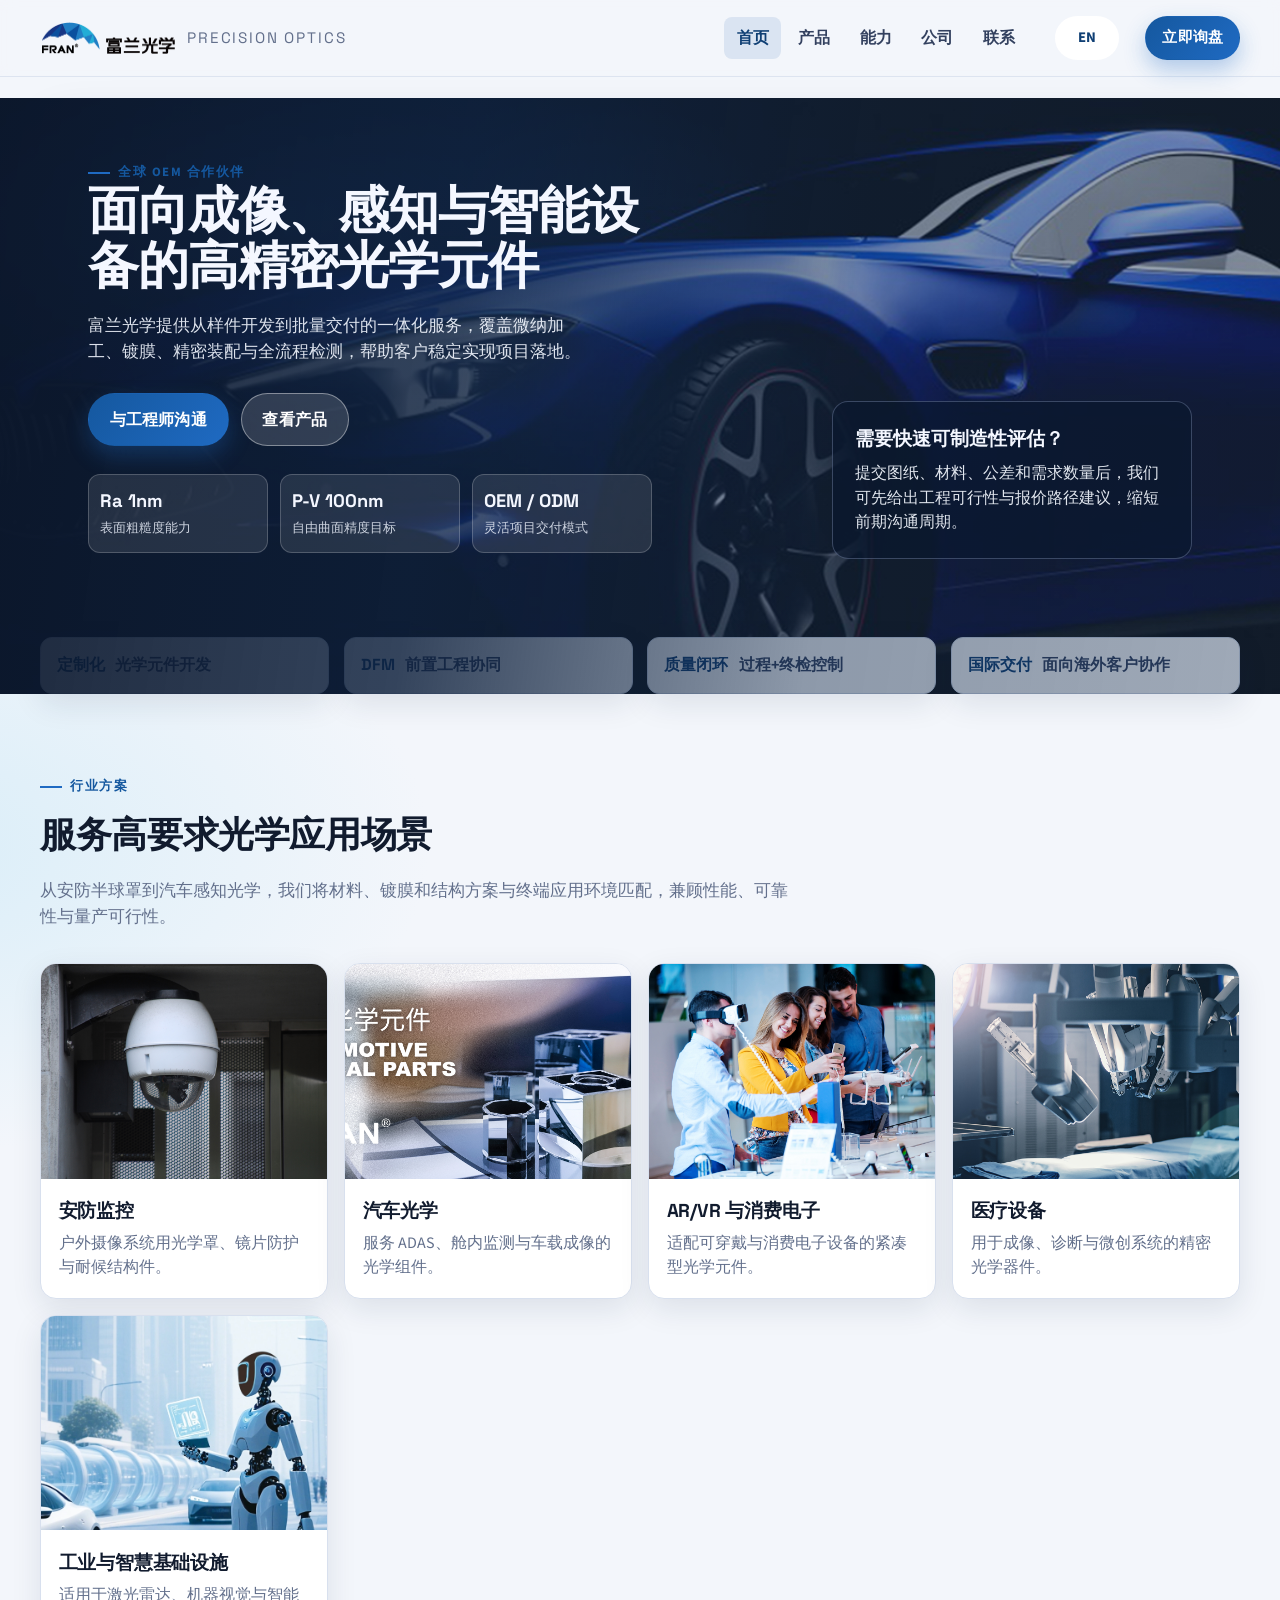
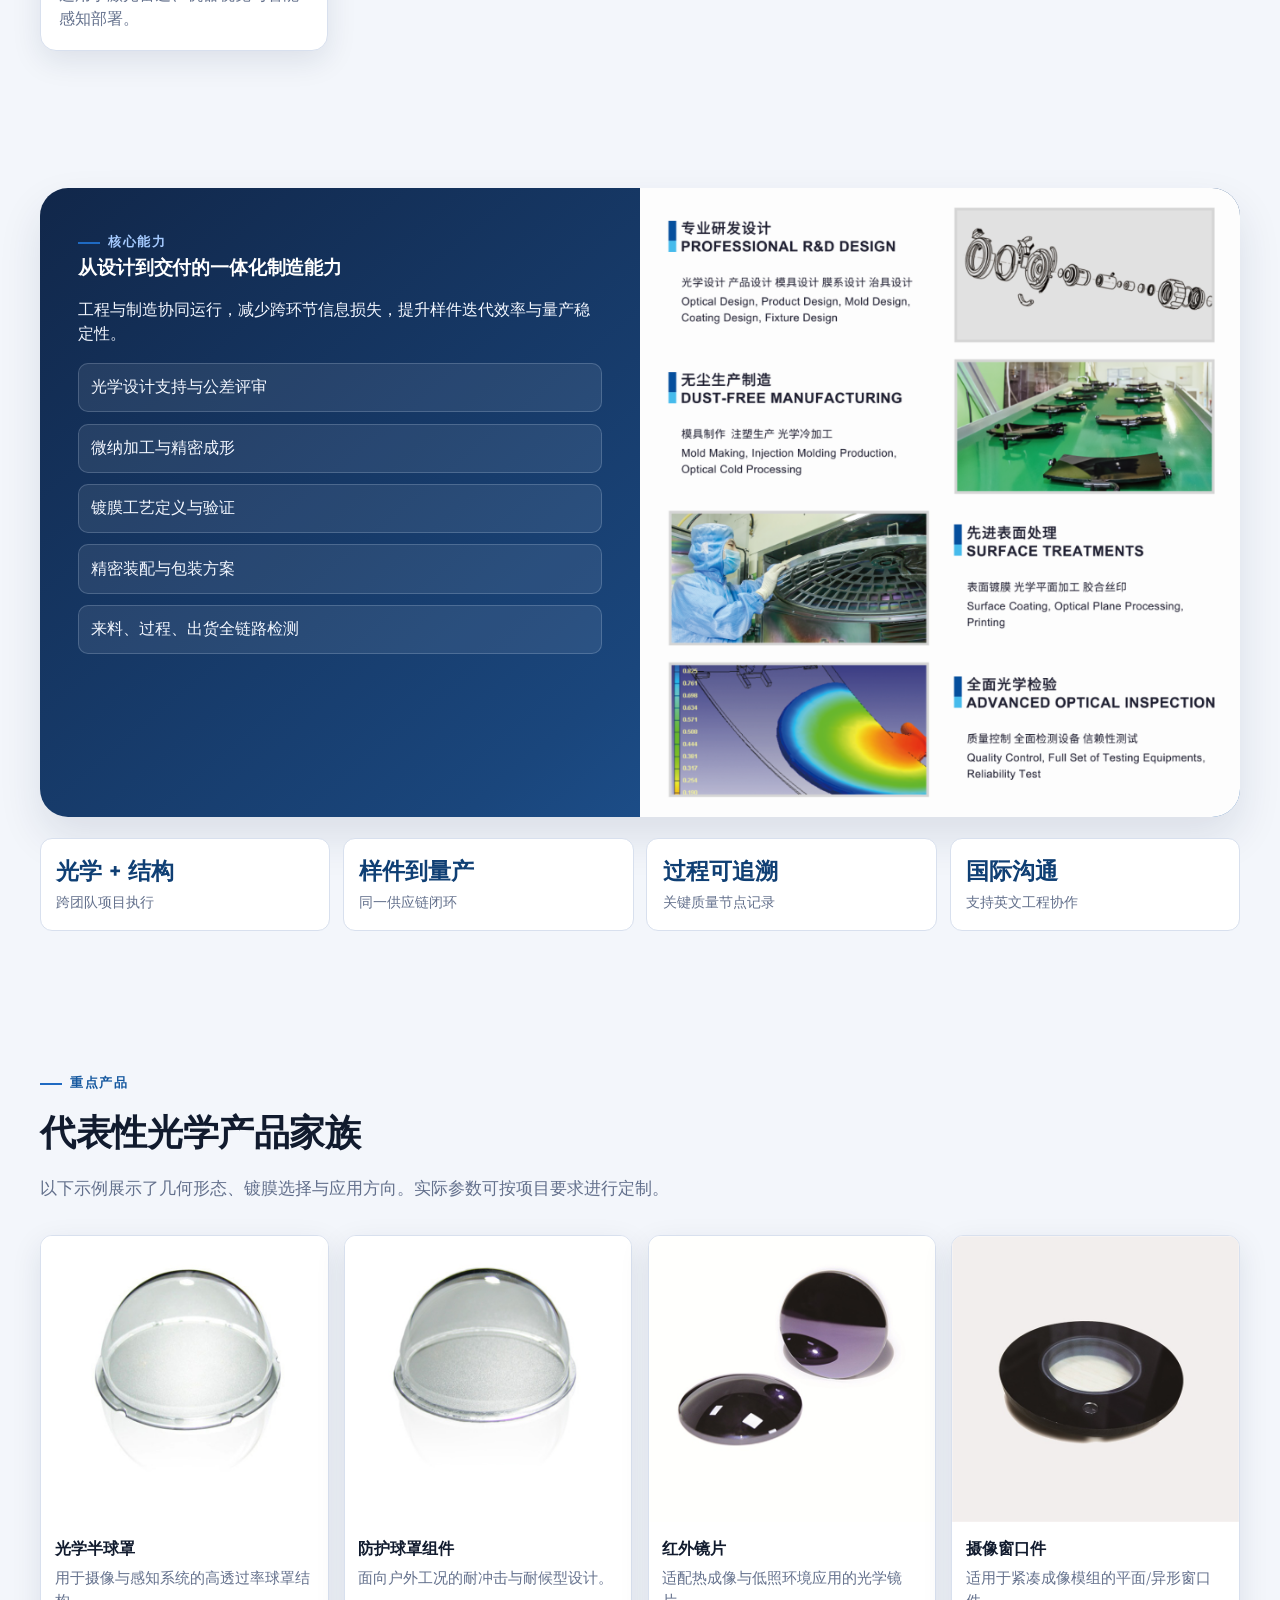
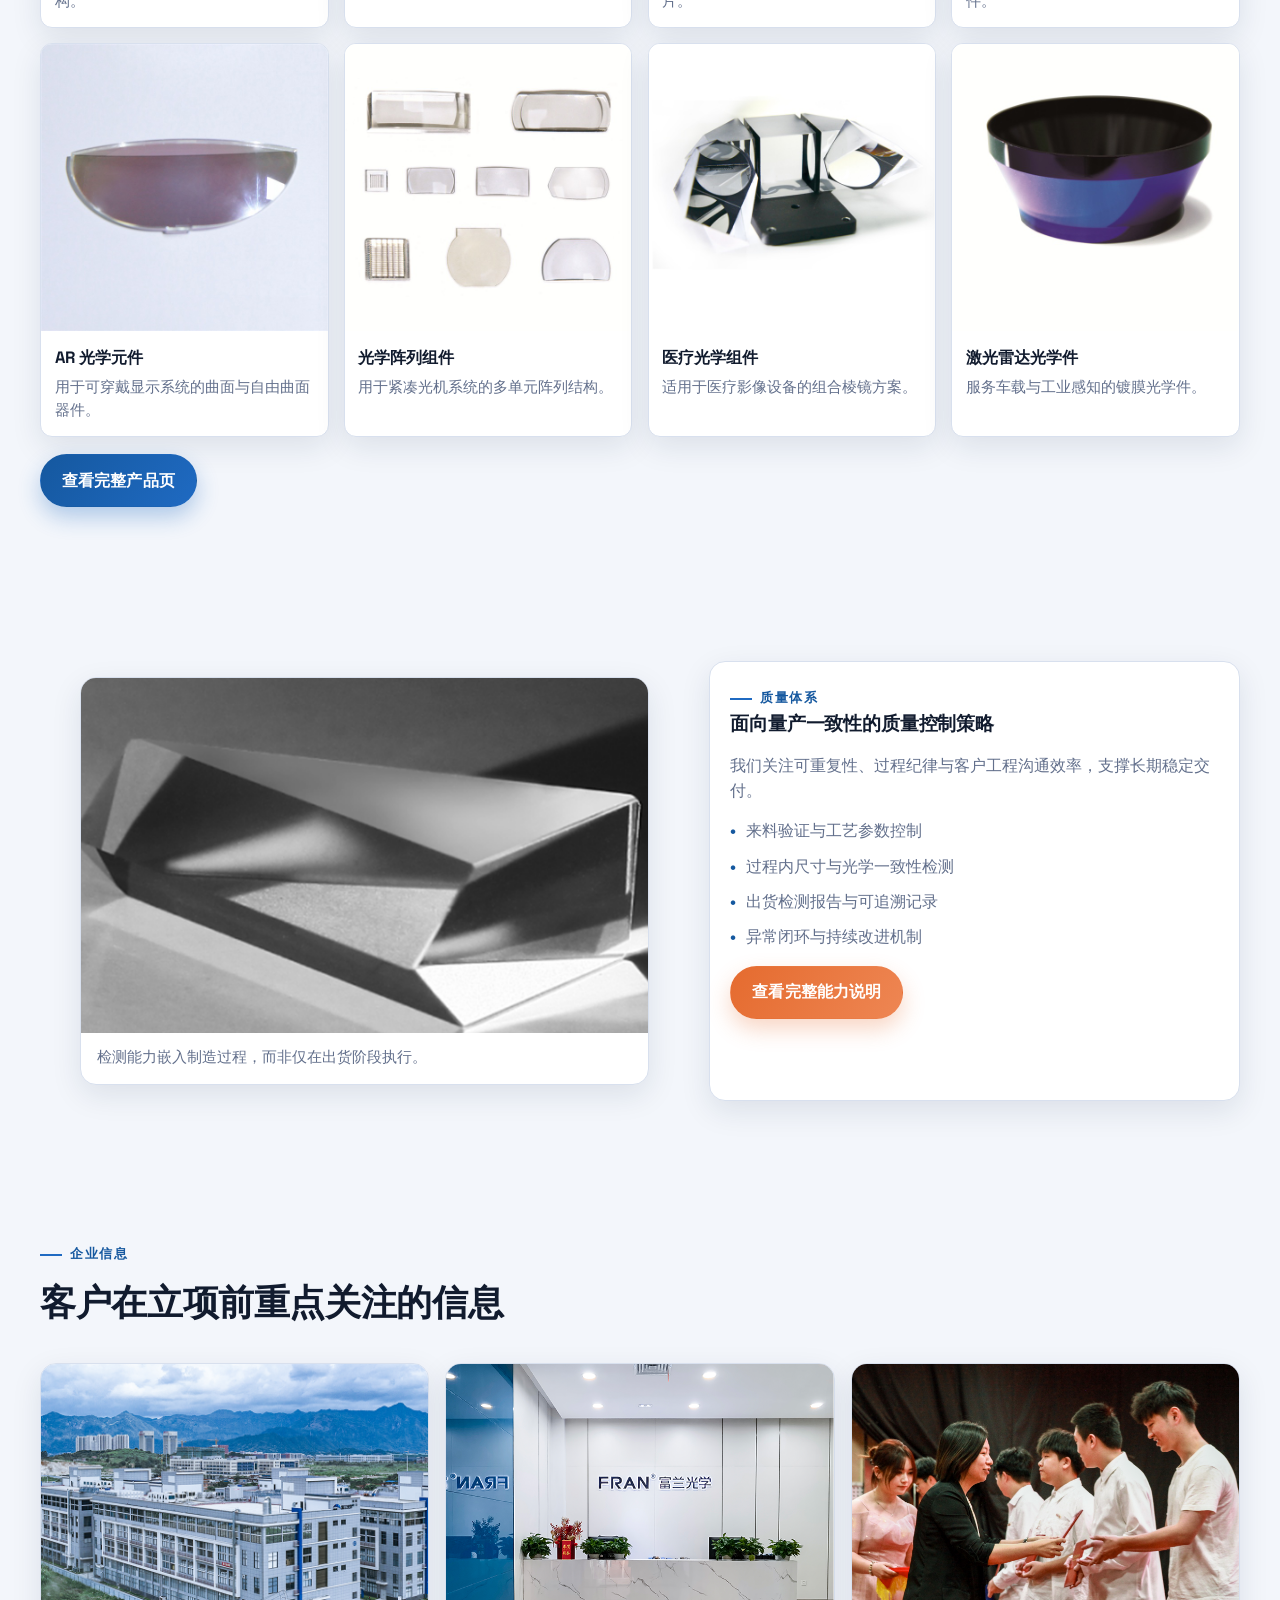
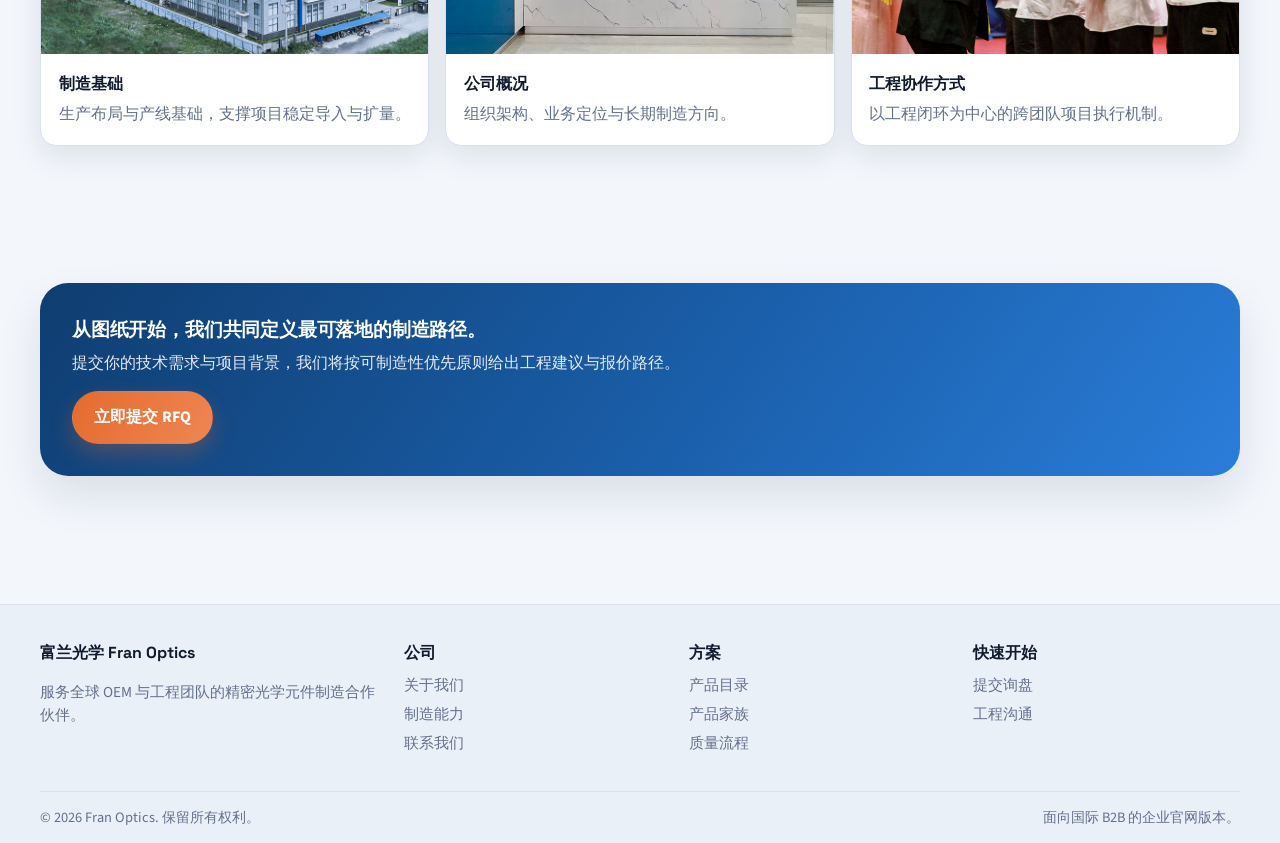
==== web/site-redesign/zh/index.html @ 5c7a18d8 "feat(web): fran optics redesign baseline (version1)" ====
<!doctype html>
<html lang="zh-CN">
<head>
  <meta charset="utf-8">
  <meta name="viewport" content="width=device-width, initial-scale=1">
  <title>富兰光学 | 精密光学元件制造商</title>
  <meta name="description" content="富兰光学专注于高精密光学元件研发与制造，服务汽车、安防、AR/VR、工业与医疗等应用场景。">
  <link rel="icon" href="../assets/media/favicon.ico">
  <link rel="stylesheet" href="../assets/css/styles.css">
</head>
<body>
  <div class="page-shell">
    <header class="site-header">
      <div class="container nav-wrap">
        <a href="index.html" class="brand" aria-label="富兰光学首页">
          <img src="../assets/media/logo-fran.png" alt="Fran Optics" class="brand-logo">
          <span class="brand-mark">Precision Optics</span>
        </a>
        <button class="nav-toggle" aria-label="打开导航" aria-expanded="false" aria-controls="site-nav">☰</button>
        <nav class="site-nav" id="site-nav">
          <a href="index.html" data-nav="home">首页</a>
          <a href="products.html" data-nav="products">产品</a>
          <a href="capabilities.html" data-nav="capabilities">能力</a>
          <a href="about.html" data-nav="about">公司</a>
          <a href="contact.html" data-nav="contact">联系</a>
        </nav>
        <a href="../index.html" class="btn btn-sm lang-switch" aria-label="Switch to English">EN</a>
        <a href="contact.html" class="btn btn-sm btn-primary desktop-cta">立即询盘</a>
      </div>
    </header>

    <main>
      <section class="hero">
        <div class="container">
          <div class="hero-block">
            <img src="../assets/media/hero-automotive.jpg" alt="汽车光学应用" class="hero-media">
            <div class="hero-overlay"></div>
            <div class="hero-panel reveal">
              <span class="eyebrow">全球 OEM 合作伙伴</span>
              <h1>面向成像、感知与智能设备的高精密光学元件</h1>
              <p>富兰光学提供从样件开发到批量交付的一体化服务，覆盖微纳加工、镀膜、精密装配与全流程检测，帮助客户稳定实现项目落地。</p>
              <div class="hero-actions">
                <a href="contact.html" class="btn btn-md btn-primary">与工程师沟通</a>
                <a href="products.html" class="btn btn-md btn-ghost">查看产品</a>
              </div>
              <div class="hero-kpis">
                <div><strong>Ra 1nm</strong><span>表面粗糙度能力</span></div>
                <div><strong>P-V 100nm</strong><span>自由曲面精度目标</span></div>
                <div><strong>OEM / ODM</strong><span>灵活项目交付模式</span></div>
              </div>
            </div>
            <div class="hero-aside reveal" data-stagger="1">
              <div class="hero-card">
                <h3>需要快速可制造性评估？</h3>
                <p>提交图纸、材料、公差和需求数量后，我们可先给出工程可行性与报价路径建议，缩短前期沟通周期。</p>
              </div>
            </div>
          </div>

          <div class="trust-strip">
            <div class="trust-pill reveal"><b>定制化</b> 光学元件开发</div>
            <div class="trust-pill reveal" data-stagger="1"><b>DFM</b> 前置工程协同</div>
            <div class="trust-pill reveal" data-stagger="2"><b>质量闭环</b> 过程+终检控制</div>
            <div class="trust-pill reveal" data-stagger="3"><b>国际交付</b> 面向海外客户协作</div>
          </div>
        </div>
      </section>

      <section class="section">
        <div class="container">
          <div class="section-head reveal">
            <span class="eyebrow">行业方案</span>
            <h2>服务高要求光学应用场景</h2>
            <p class="section-copy">从安防半球罩到汽车感知光学，我们将材料、镀膜和结构方案与终端应用环境匹配，兼顾性能、可靠性与量产可行性。</p>
          </div>

          <div class="cards-grid grid-4">
            <article class="card reveal">
              <div class="card-media"><img src="../assets/media/industry-security.jpg" alt="安防应用"></div>
              <div class="card-body"><h3>安防监控</h3><p>户外摄像系统用光学罩、镜片防护与耐候结构件。</p></div>
            </article>
            <article class="card reveal" data-stagger="1">
              <div class="card-media"><img src="../assets/media/hero-optics.jpg" alt="汽车光学"></div>
              <div class="card-body"><h3>汽车光学</h3><p>服务 ADAS、舱内监测与车载成像的光学组件。</p></div>
            </article>
            <article class="card reveal" data-stagger="2">
              <div class="card-media"><img src="../assets/media/industry-consumer.jpg" alt="消费电子场景"></div>
              <div class="card-body"><h3>AR/VR 与消费电子</h3><p>适配可穿戴与消费电子设备的紧凑型光学元件。</p></div>
            </article>
            <article class="card reveal" data-stagger="3">
              <div class="card-media"><img src="../assets/media/industry-medical.jpg" alt="医疗设备场景"></div>
              <div class="card-body"><h3>医疗设备</h3><p>用于成像、诊断与微创系统的精密光学器件。</p></div>
            </article>
            <article class="card reveal" data-stagger="4">
              <div class="card-media"><img src="../assets/media/industry-smartcity.png" alt="智能城市场景"></div>
              <div class="card-body"><h3>工业与智慧基础设施</h3><p>适用于激光雷达、机器视觉与智能感知部署。</p></div>
            </article>
          </div>
        </div>
      </section>

      <section class="section section-tight">
        <div class="container">
          <div class="capability-panel reveal">
            <div class="capability-layout">
              <div class="capability-copy">
                <span class="eyebrow" style="color:#a6cbff">核心能力</span>
                <h3>从设计到交付的一体化制造能力</h3>
                <p>工程与制造协同运行，减少跨环节信息损失，提升样件迭代效率与量产稳定性。</p>
                <ul class="capability-list">
                  <li>光学设计支持与公差评审</li>
                  <li>微纳加工与精密成形</li>
                  <li>镀膜工艺定义与验证</li>
                  <li>精密装配与包装方案</li>
                  <li>来料、过程、出货全链路检测</li>
                </ul>
              </div>
              <div class="capability-visual">
                <img src="../assets/media/capability-process.png" alt="生产流程图">
              </div>
            </div>
          </div>

          <div class="kpi-grid">
            <div class="kpi-item reveal"><strong>光学 + 结构</strong><span>跨团队项目执行</span></div>
            <div class="kpi-item reveal" data-stagger="1"><strong>样件到量产</strong><span>同一供应链闭环</span></div>
            <div class="kpi-item reveal" data-stagger="2"><strong>过程可追溯</strong><span>关键质量节点记录</span></div>
            <div class="kpi-item reveal" data-stagger="3"><strong>国际沟通</strong><span>支持英文工程协作</span></div>
          </div>
        </div>
      </section>

      <section class="section">
        <div class="container">
          <div class="section-head reveal">
            <span class="eyebrow">重点产品</span>
            <h2>代表性光学产品家族</h2>
            <p class="section-copy">以下示例展示了几何形态、镀膜选择与应用方向。实际参数可按项目要求进行定制。</p>
          </div>

          <div class="product-grid">
            <article class="product-card reveal">
              <img src="../assets/media/product-dome-cover.jpg" alt="光学半球罩">
              <div class="meta"><h4>光学半球罩</h4><p>用于摄像与感知系统的高透过率球罩结构。</p></div>
            </article>
            <article class="product-card reveal" data-stagger="1">
              <img src="../assets/media/product-protective-dome.jpg" alt="防护半球罩">
              <div class="meta"><h4>防护球罩组件</h4><p>面向户外工况的耐冲击与耐候型设计。</p></div>
            </article>
            <article class="product-card reveal" data-stagger="2">
              <img src="../assets/media/product-infrared-lens.jpg" alt="红外镜片">
              <div class="meta"><h4>红外镜片</h4><p>适配热成像与低照环境应用的光学镜片。</p></div>
            </article>
            <article class="product-card reveal" data-stagger="3">
              <img src="../assets/media/product-camera-window.jpg" alt="摄像窗口件">
              <div class="meta"><h4>摄像窗口件</h4><p>适用于紧凑成像模组的平面/异形窗口件。</p></div>
            </article>
            <article class="product-card reveal">
              <img src="../assets/media/product-ar-waveguide.jpg" alt="AR 光学元件">
              <div class="meta"><h4>AR 光学元件</h4><p>用于可穿戴显示系统的曲面与自由曲面器件。</p></div>
            </article>
            <article class="product-card reveal" data-stagger="1">
              <img src="../assets/media/product-ar-lens-array.jpg" alt="光学阵列">
              <div class="meta"><h4>光学阵列组件</h4><p>用于紧凑光机系统的多单元阵列结构。</p></div>
            </article>
            <article class="product-card reveal" data-stagger="2">
              <img src="../assets/media/product-medical-prism.jpg" alt="医疗棱镜组件">
              <div class="meta"><h4>医疗光学组件</h4><p>适用于医疗影像设备的组合棱镜方案。</p></div>
            </article>
            <article class="product-card reveal" data-stagger="3">
              <img src="../assets/media/product-lidar-dome.jpg" alt="雷达光学组件">
              <div class="meta"><h4>激光雷达光学件</h4><p>服务车载与工业感知的镀膜光学件。</p></div>
            </article>
          </div>

          <p style="margin-top:1.1rem" class="reveal"><a class="btn btn-md btn-primary" href="products.html">查看完整产品页</a></p>
        </div>
      </section>

      <section class="section section-tight">
        <div class="container split">
          <figure class="figure reveal">
            <img src="../assets/media/capability-inspection.png" alt="检测流程">
            <figcaption>检测能力嵌入制造过程，而非仅在出货阶段执行。</figcaption>
          </figure>
          <div class="panel reveal" data-stagger="1">
            <span class="eyebrow">质量体系</span>
            <h3>面向量产一致性的质量控制策略</h3>
            <p>我们关注可重复性、过程纪律与客户工程沟通效率，支撑长期稳定交付。</p>
            <ul class="clean-list">
              <li>来料验证与工艺参数控制</li>
              <li>过程内尺寸与光学一致性检测</li>
              <li>出货检测报告与可追溯记录</li>
              <li>异常闭环与持续改进机制</li>
            </ul>
            <p style="margin-top:1rem"><a href="capabilities.html" class="btn btn-md btn-secondary">查看完整能力说明</a></p>
          </div>
        </div>
      </section>

      <section class="section">
        <div class="container">
          <div class="section-head reveal">
            <span class="eyebrow">企业信息</span>
            <h2>客户在立项前重点关注的信息</h2>
          </div>
          <div class="cards-grid grid-3">
            <article class="card reveal">
              <div class="card-media"><img src="../assets/media/about-campus.jpg" alt="园区概览"></div>
              <div class="card-body"><h4>制造基础</h4><p>生产布局与产线基础，支撑项目稳定导入与扩量。</p></div>
            </article>
            <article class="card reveal" data-stagger="1">
              <div class="card-media"><img src="../assets/media/about-lobby.png" alt="公司前台"></div>
              <div class="card-body"><h4>公司概况</h4><p>组织架构、业务定位与长期制造方向。</p></div>
            </article>
            <article class="card reveal" data-stagger="2">
              <div class="card-media"><img src="../assets/media/team-culture.jpg" alt="团队文化"></div>
              <div class="card-body"><h4>工程协作方式</h4><p>以工程闭环为中心的跨团队项目执行机制。</p></div>
            </article>
          </div>
        </div>
      </section>

      <section class="section section-tight">
        <div class="container">
          <div class="cta-band reveal">
            <h3>从图纸开始，我们共同定义最可落地的制造路径。</h3>
            <p>提交你的技术需求与项目背景，我们将按可制造性优先原则给出工程建议与报价路径。</p>
            <a href="contact.html" class="btn btn-md btn-secondary">立即提交 RFQ</a>
          </div>
        </div>
      </section>
    </main>

    <footer class="footer">
      <div class="container footer-grid">
        <div>
          <h4>富兰光学 Fran Optics</h4>
          <p>服务全球 OEM 与工程团队的精密光学元件制造合作伙伴。</p>
        </div>
        <div>
          <h4>公司</h4>
          <ul>
            <li><a href="about.html">关于我们</a></li>
            <li><a href="capabilities.html">制造能力</a></li>
            <li><a href="contact.html">联系我们</a></li>
          </ul>
        </div>
        <div>
          <h4>方案</h4>
          <ul>
            <li><a href="products.html">产品目录</a></li>
            <li><a href="products.html#families">产品家族</a></li>
            <li><a href="capabilities.html#quality">质量流程</a></li>
          </ul>
        </div>
        <div>
          <h4>快速开始</h4>
          <ul>
            <li><a href="contact.html">提交询盘</a></li>
            <li><a href="contact.html">工程沟通</a></li>
          </ul>
        </div>
      </div>
      <div class="container footer-bottom">
        <span>© <span data-current-year></span> Fran Optics. 保留所有权利。</span>
        <span>面向国际 B2B 的企业官网版本。</span>
      </div>
    </footer>
  </div>

  <script src="../assets/js/main.js"></script>
</body>
</html>
---- web/site-redesign/assets/css/styles.css ----
@import url('https://fonts.googleapis.com/css2?family=Space+Grotesk:wght@500;600;700&family=Source+Sans+3:wght@400;500;600;700&display=swap');

:root {
  --bg: #f3f6fb;
  --surface: #ffffff;
  --surface-alt: #eef3fa;
  --ink-900: #111b2e;
  --ink-700: #33415f;
  --ink-500: #63708c;
  --line: #d8e0ee;
  --brand-700: #0f3f74;
  --brand-600: #15589f;
  --brand-500: #1f6ac2;
  --accent-500: #e56b2f;
  --accent-400: #ee8653;
  --success-500: #1f8254;
  --radius-sm: 10px;
  --radius-md: 16px;
  --radius-lg: 28px;
  --shadow-soft: 0 10px 30px rgba(18, 38, 72, 0.1);
  --shadow-card: 0 20px 44px rgba(16, 38, 77, 0.11);
  --font-display: 'Space Grotesk', 'Avenir Next', 'Segoe UI', sans-serif;
  --font-body: 'Source Sans 3', 'Helvetica Neue', sans-serif;
  --container: min(1200px, calc(100% - 3rem));
}

* {
  box-sizing: border-box;
}

html {
  scroll-behavior: smooth;
}

body {
  margin: 0;
  font-family: var(--font-body);
  color: var(--ink-700);
  background:
    radial-gradient(1200px 500px at 100% -10%, #dbe9ff 0%, transparent 60%),
    radial-gradient(900px 500px at -10% 15%, #d8edf8 0%, transparent 62%),
    var(--bg);
  line-height: 1.55;
}

a {
  color: inherit;
  text-decoration: none;
}

img {
  max-width: 100%;
  display: block;
}

.container {
  width: var(--container);
  margin: 0 auto;
}

.page-shell {
  min-height: 100svh;
  display: flex;
  flex-direction: column;
}

.site-header {
  position: sticky;
  top: 0;
  z-index: 20;
  backdrop-filter: blur(8px);
  background: rgba(243, 246, 251, 0.82);
  border-bottom: 1px solid rgba(216, 224, 238, 0.8);
}

.nav-wrap {
  display: flex;
  align-items: center;
  gap: 1.25rem;
  min-height: 76px;
}

.brand {
  display: inline-flex;
  align-items: center;
  gap: 0.7rem;
  min-width: 190px;
}

.brand-logo {
  width: 136px;
  height: auto;
}

.brand-mark {
  font-family: var(--font-display);
  font-size: 0.95rem;
  letter-spacing: 0.12em;
  text-transform: uppercase;
  color: var(--ink-500);
}

.site-nav {
  display: flex;
  align-items: center;
  gap: 0.25rem;
  margin-left: auto;
}

.site-nav a {
  font-weight: 600;
  color: var(--ink-700);
  padding: 0.55rem 0.8rem;
  border-radius: 8px;
  transition: color 0.2s ease, background-color 0.2s ease;
}

.site-nav a:hover {
  color: var(--brand-600);
  background: rgba(21, 88, 159, 0.08);
}

.site-nav a.is-active {
  color: var(--brand-700);
  background: rgba(21, 88, 159, 0.11);
}

.nav-toggle {
  display: none;
  margin-left: auto;
  background: transparent;
  border: 1px solid var(--line);
  width: 44px;
  height: 44px;
  border-radius: 10px;
  align-items: center;
  justify-content: center;
  color: var(--ink-700);
}

.desktop-cta {
  margin-left: 0.4rem;
}

.lang-switch {
  margin-left: 0.45rem;
  min-width: 64px;
  border: 1px solid var(--line);
  background: var(--surface);
  color: var(--brand-700);
  box-shadow: none;
}

.lang-switch:hover {
  color: #fff;
  background: var(--brand-600);
  border-color: var(--brand-600);
}

.btn {
  display: inline-flex;
  align-items: center;
  justify-content: center;
  gap: 0.45rem;
  border-radius: 999px;
  border: 1px solid transparent;
  cursor: pointer;
  font-family: var(--font-body);
  font-weight: 700;
  letter-spacing: 0.01em;
  transition: transform 0.2s ease, box-shadow 0.2s ease, background-color 0.2s ease;
}

.btn:hover {
  transform: translateY(-2px);
}

.btn-sm {
  font-size: 0.92rem;
  padding: 0.62rem 1rem;
}

.btn-md {
  font-size: 1rem;
  padding: 0.82rem 1.3rem;
}

.btn-primary {
  background: linear-gradient(128deg, var(--brand-600), var(--brand-500));
  color: #fff;
  box-shadow: 0 10px 22px rgba(31, 106, 194, 0.32);
}

.btn-secondary {
  background: linear-gradient(120deg, var(--accent-500), var(--accent-400));
  color: #fff;
  box-shadow: 0 10px 22px rgba(229, 107, 47, 0.28);
}

.btn-ghost {
  background: rgba(255, 255, 255, 0.15);
  border-color: rgba(255, 255, 255, 0.4);
  color: #fff;
}

main {
  flex: 1;
}

.hero {
  position: relative;
  margin-top: 1.3rem;
}

.hero-block {
  border-radius: var(--radius-lg);
  overflow: clip;
  box-shadow: var(--shadow-card);
  background: #0f1f3f;
  min-height: 520px;
  display: grid;
  grid-template-columns: 1.1fr 0.9fr;
}

.hero-media {
  position: absolute;
  inset: 0;
  z-index: 0;
  width: 100%;
  height: 100%;
  object-fit: cover;
}

.hero-overlay {
  position: absolute;
  inset: 0;
  z-index: 1;
  background:
    linear-gradient(98deg, rgba(11, 23, 44, 0.94) 0%, rgba(13, 32, 61, 0.84) 35%, rgba(17, 42, 77, 0.48) 65%, rgba(18, 43, 78, 0.4) 100%),
    radial-gradient(800px 300px at 20% 20%, rgba(68, 149, 255, 0.34), transparent 65%);
}

.hero-panel,
.hero-aside {
  position: relative;
  z-index: 2;
  padding: 3.7rem 3rem;
  color: #f4f7ff;
}

.hero-panel h1 {
  margin: 0;
  font-family: var(--font-display);
  font-size: clamp(2rem, 4vw, 3.25rem);
  line-height: 1.08;
  letter-spacing: -0.02em;
}

.hero-panel p {
  margin-top: 1.2rem;
  margin-bottom: 1.7rem;
  max-width: 56ch;
  font-size: 1.08rem;
  color: rgba(243, 247, 255, 0.9);
}

.hero-actions {
  display: flex;
  flex-wrap: wrap;
  gap: 0.75rem;
}

.hero-kpis {
  display: grid;
  gap: 0.75rem;
  margin-top: 1.7rem;
  grid-template-columns: repeat(3, minmax(110px, 1fr));
}

.hero-kpis div {
  padding: 0.75rem 0.7rem;
  border-radius: 12px;
  background: rgba(255, 255, 255, 0.1);
  border: 1px solid rgba(255, 255, 255, 0.2);
}

.hero-kpis strong {
  font-family: var(--font-display);
  font-size: 1.14rem;
  display: block;
}

.hero-kpis span {
  font-size: 0.84rem;
  color: rgba(240, 245, 255, 0.82);
}

.hero-aside {
  display: flex;
  flex-direction: column;
  justify-content: flex-end;
}

.hero-card {
  margin-left: auto;
  width: min(360px, 100%);
  border-radius: var(--radius-md);
  padding: 1.4rem;
  background: rgba(10, 23, 46, 0.65);
  border: 1px solid rgba(194, 216, 255, 0.25);
}

.hero-card h3 {
  margin-top: 0;
  margin-bottom: 0.45rem;
  font-family: var(--font-display);
  font-size: 1.2rem;
}

.hero-card p {
  margin: 0;
  color: rgba(244, 248, 255, 0.92);
}

.trust-strip {
  margin-top: 1.2rem;
  display: grid;
  grid-template-columns: repeat(4, minmax(0, 1fr));
  gap: 0.9rem;
}

.trust-pill {
  background: var(--surface);
  border: 1px solid var(--line);
  border-radius: 12px;
  padding: 0.95rem 1rem;
  box-shadow: var(--shadow-soft);
  display: flex;
  align-items: center;
  gap: 0.65rem;
  font-weight: 700;
  color: var(--ink-700);
}

.trust-pill b {
  font-family: var(--font-display);
  color: var(--brand-700);
}

.section {
  padding: 4.8rem 0;
}

.section-tight {
  padding-top: 3.8rem;
  padding-bottom: 3.8rem;
}

.section-head {
  max-width: 760px;
  margin-bottom: 2rem;
}

.eyebrow {
  display: inline-flex;
  align-items: center;
  gap: 0.5rem;
  text-transform: uppercase;
  letter-spacing: 0.12em;
  font-weight: 700;
  color: var(--brand-600);
  font-size: 0.8rem;
}

.eyebrow::before {
  content: '';
  width: 22px;
  height: 2px;
  background: var(--brand-500);
}

.section h2,
.section h3 {
  font-family: var(--font-display);
  color: var(--ink-900);
  margin-top: 0.65rem;
  margin-bottom: 0.7rem;
  letter-spacing: -0.01em;
}

.section h2 {
  font-size: clamp(1.72rem, 2.8vw, 2.35rem);
}

.section-copy {
  font-size: 1.04rem;
  color: var(--ink-500);
}

.cards-grid {
  display: grid;
  gap: 1rem;
}

.grid-4 {
  grid-template-columns: repeat(4, minmax(0, 1fr));
}

.grid-3 {
  grid-template-columns: repeat(3, minmax(0, 1fr));
}

.grid-2 {
  grid-template-columns: repeat(2, minmax(0, 1fr));
}

.card {
  background: var(--surface);
  border: 1px solid var(--line);
  border-radius: var(--radius-md);
  overflow: hidden;
  box-shadow: var(--shadow-soft);
}

.card-media {
  position: relative;
  aspect-ratio: 4 / 3;
  overflow: hidden;
}

.card-media img {
  width: 100%;
  height: 100%;
  object-fit: cover;
  transition: transform 0.35s ease;
}

.card:hover .card-media img {
  transform: scale(1.04);
}

.card-body {
  padding: 1.1rem;
}

.card-body h3,
.card-body h4 {
  margin: 0 0 0.35rem;
  font-family: var(--font-display);
  color: var(--ink-900);
}

.card-body p {
  margin: 0;
  color: var(--ink-500);
}

.tag {
  display: inline-flex;
  padding: 0.28rem 0.55rem;
  border-radius: 999px;
  font-size: 0.76rem;
  font-weight: 700;
  letter-spacing: 0.06em;
  text-transform: uppercase;
  color: var(--brand-600);
  background: rgba(21, 88, 159, 0.09);
  border: 1px solid rgba(21, 88, 159, 0.17);
}

.capability-panel {
  background: linear-gradient(140deg, #11274a 0%, #1a467c 60%, #2263ad 100%);
  color: #f3f7ff;
  border-radius: var(--radius-lg);
  overflow: hidden;
  box-shadow: var(--shadow-card);
}

.capability-layout {
  display: grid;
  grid-template-columns: 1fr 1fr;
}

.capability-copy {
  padding: 2.4rem;
}

.capability-copy h3 {
  color: #fff;
  margin-top: 0;
}

.capability-list {
  list-style: none;
  padding: 0;
  margin: 1rem 0 0;
  display: grid;
  gap: 0.7rem;
}

.capability-list li {
  border: 1px solid rgba(219, 233, 255, 0.2);
  border-radius: 10px;
  padding: 0.7rem 0.75rem;
  background: rgba(255, 255, 255, 0.08);
}

.capability-visual {
  min-height: 100%;
}

.capability-visual img {
  width: 100%;
  height: 100%;
  object-fit: cover;
}

.kpi-grid {
  display: grid;
  grid-template-columns: repeat(4, minmax(0, 1fr));
  gap: 0.8rem;
  margin-top: 1.3rem;
}

.kpi-item {
  border: 1px solid var(--line);
  border-radius: 12px;
  background: var(--surface);
  padding: 0.95rem;
}

.kpi-item strong {
  font-family: var(--font-display);
  font-size: 1.45rem;
  color: var(--brand-700);
  display: block;
}

.kpi-item span {
  color: var(--ink-500);
  font-size: 0.9rem;
}

.split {
  display: grid;
  grid-template-columns: 1.1fr 0.9fr;
  gap: 1.2rem;
  align-items: stretch;
}

.split.reverse {
  grid-template-columns: 0.9fr 1.1fr;
}

.figure {
  border-radius: var(--radius-md);
  border: 1px solid var(--line);
  overflow: hidden;
  background: var(--surface);
  box-shadow: var(--shadow-soft);
}

.figure img {
  width: 100%;
  aspect-ratio: 16 / 10;
  object-fit: cover;
}

.figure figcaption {
  padding: 0.9rem 1rem;
  color: var(--ink-500);
  font-size: 0.92rem;
}

.panel {
  border: 1px solid var(--line);
  background: var(--surface);
  border-radius: var(--radius-md);
  padding: 1.3rem;
  box-shadow: var(--shadow-soft);
}

.panel h3,
.panel h4 {
  margin-top: 0;
}

.panel p,
.panel li {
  color: var(--ink-500);
}

.clean-list {
  list-style: none;
  margin: 0;
  padding: 0;
  display: grid;
  gap: 0.65rem;
}

.clean-list li {
  display: flex;
  gap: 0.6rem;
  align-items: flex-start;
}

.clean-list li::before {
  content: '●';
  color: var(--brand-600);
  font-size: 0.63rem;
  margin-top: 0.38rem;
}

.timeline {
  display: grid;
  gap: 0.7rem;
}

.timeline article {
  border: 1px solid var(--line);
  border-left: 4px solid var(--brand-500);
  border-radius: 10px;
  background: var(--surface);
  padding: 0.85rem 1rem;
}

.timeline strong {
  font-family: var(--font-display);
  color: var(--ink-900);
}

.cta-band {
  background: linear-gradient(125deg, #0f3d70 0%, #1a5ea9 54%, #2a7dd9 100%);
  border-radius: var(--radius-lg);
  padding: 2rem;
  color: #f3f7ff;
  box-shadow: var(--shadow-card);
}

.cta-band h3 {
  margin-top: 0;
  margin-bottom: 0.4rem;
  color: #fff;
}

.cta-band p {
  margin-top: 0;
  margin-bottom: 1rem;
  color: rgba(245, 248, 255, 0.93);
}

.form-grid {
  display: grid;
  grid-template-columns: repeat(2, minmax(0, 1fr));
  gap: 0.9rem;
}

.form-grid .full {
  grid-column: 1 / -1;
}

.field {
  display: grid;
  gap: 0.35rem;
}

.field label {
  font-weight: 700;
  color: var(--ink-700);
  font-size: 0.92rem;
}

.field input,
.field select,
.field textarea {
  border: 1px solid var(--line);
  border-radius: 10px;
  padding: 0.7rem 0.78rem;
  background: #fff;
  color: var(--ink-700);
  font-family: var(--font-body);
  font-size: 0.98rem;
}

.field textarea {
  min-height: 120px;
  resize: vertical;
}

.field input:focus,
.field select:focus,
.field textarea:focus {
  outline: 2px solid rgba(31, 106, 194, 0.25);
  border-color: var(--brand-500);
}

.notice {
  display: none;
  margin-top: 0.9rem;
  border-radius: 10px;
  padding: 0.7rem 0.85rem;
  background: rgba(31, 130, 84, 0.12);
  border: 1px solid rgba(31, 130, 84, 0.3);
  color: #1f6d4a;
  font-weight: 600;
}

.notice.show {
  display: block;
}

.footer {
  margin-top: 4.2rem;
  border-top: 1px solid var(--line);
  background: #eaf0f8;
}

.footer-grid {
  padding: 2.2rem 0;
  display: grid;
  grid-template-columns: 1.3fr 1fr 1fr 1fr;
  gap: 1.1rem;
}

.footer h4 {
  font-family: var(--font-display);
  margin: 0 0 0.55rem;
  color: var(--ink-900);
}

.footer p,
.footer li,
.footer a {
  color: var(--ink-500);
  font-size: 0.95rem;
}

.footer ul {
  list-style: none;
  margin: 0;
  padding: 0;
  display: grid;
  gap: 0.35rem;
}

.footer-bottom {
  border-top: 1px solid var(--line);
  padding: 0.9rem 0;
  color: var(--ink-500);
  font-size: 0.9rem;
  display: flex;
  justify-content: space-between;
  gap: 0.7rem;
  flex-wrap: wrap;
}

.reveal {
  opacity: 0;
  transform: translateY(24px);
  transition: opacity 0.55s ease, transform 0.55s ease;
}

.reveal.is-visible {
  opacity: 1;
  transform: translateY(0);
}

[data-stagger='1'] { transition-delay: 0.06s; }
[data-stagger='2'] { transition-delay: 0.12s; }
[data-stagger='3'] { transition-delay: 0.18s; }
[data-stagger='4'] { transition-delay: 0.24s; }

.table-wrap {
  overflow-x: auto;
}

table {
  width: 100%;
  border-collapse: collapse;
  min-width: 580px;
}

th,
td {
  text-align: left;
  border-bottom: 1px solid var(--line);
  padding: 0.7rem 0.5rem;
}

th {
  color: var(--ink-900);
  font-family: var(--font-display);
  font-size: 0.93rem;
}

td {
  color: var(--ink-500);
}

.filter-row {
  display: flex;
  gap: 0.55rem;
  flex-wrap: wrap;
  margin-bottom: 1rem;
}

.filter-btn {
  border: 1px solid var(--line);
  background: var(--surface);
  color: var(--ink-700);
  border-radius: 999px;
  padding: 0.45rem 0.85rem;
  font-weight: 700;
  cursor: pointer;
  transition: all 0.2s ease;
}

.filter-btn.active,
.filter-btn:hover {
  color: #fff;
  background: var(--brand-600);
  border-color: var(--brand-600);
}

.product-grid {
  display: grid;
  grid-template-columns: repeat(4, minmax(0, 1fr));
  gap: 0.95rem;
}

.product-card {
  border: 1px solid var(--line);
  border-radius: 12px;
  background: var(--surface);
  overflow: hidden;
  box-shadow: var(--shadow-soft);
}

.product-card.hide {
  display: none;
}

.product-card img {
  width: 100%;
  aspect-ratio: 1 / 1;
  object-fit: cover;
  background: #f6f8fd;
}

.product-card .meta {
  padding: 0.85rem;
}

.product-card h4 {
  margin: 0;
  font-family: var(--font-display);
  color: var(--ink-900);
  font-size: 1.03rem;
}

.product-card p {
  margin: 0.38rem 0 0;
  color: var(--ink-500);
  font-size: 0.93rem;
}

.badge-row {
  display: flex;
  gap: 0.45rem;
  flex-wrap: wrap;
  margin-top: 0.45rem;
}

.badge {
  border-radius: 999px;
  background: rgba(21, 88, 159, 0.09);
  color: var(--brand-600);
  border: 1px solid rgba(21, 88, 159, 0.16);
  font-weight: 700;
  font-size: 0.74rem;
  padding: 0.18rem 0.48rem;
}

@media (max-width: 1080px) {
  .hero-block {
    grid-template-columns: 1fr;
    min-height: 560px;
  }

  .hero-aside {
    padding-top: 0;
  }

  .hero-card {
    margin-left: 0;
  }

  .grid-4,
  .product-grid,
  .kpi-grid,
  .trust-strip,
  .footer-grid {
    grid-template-columns: repeat(2, minmax(0, 1fr));
  }

  .split,
  .split.reverse,
  .capability-layout {
    grid-template-columns: 1fr;
  }
}

@media (max-width: 800px) {
  .site-nav {
    display: none;
  }

  .nav-toggle {
    display: inline-flex;
  }

  .desktop-cta {
    display: none;
  }

  .lang-switch {
    margin-left: 0.5rem;
    min-width: 58px;
    padding-left: 0.8rem;
    padding-right: 0.8rem;
  }

  .site-header.menu-open .site-nav {
    display: grid;
    position: absolute;
    top: calc(100% + 0.35rem);
    left: 1rem;
    right: 1rem;
    background: #fff;
    border: 1px solid var(--line);
    border-radius: 14px;
    padding: 0.6rem;
    box-shadow: var(--shadow-soft);
  }

  .site-header.menu-open .site-nav a {
    padding: 0.65rem 0.7rem;
  }

  .hero-panel,
  .hero-aside {
    padding: 2.2rem 1.35rem;
  }

  .hero-kpis {
    grid-template-columns: repeat(2, minmax(0, 1fr));
  }

  .section {
    padding: 3.35rem 0;
  }

  .grid-3,
  .grid-2,
  .grid-4,
  .product-grid,
  .kpi-grid,
  .trust-strip,
  .footer-grid,
  .form-grid {
    grid-template-columns: 1fr;
  }

  .container {
    width: min(1200px, calc(100% - 1.4rem));
  }

  .footer-bottom {
    flex-direction: column;
  }
}
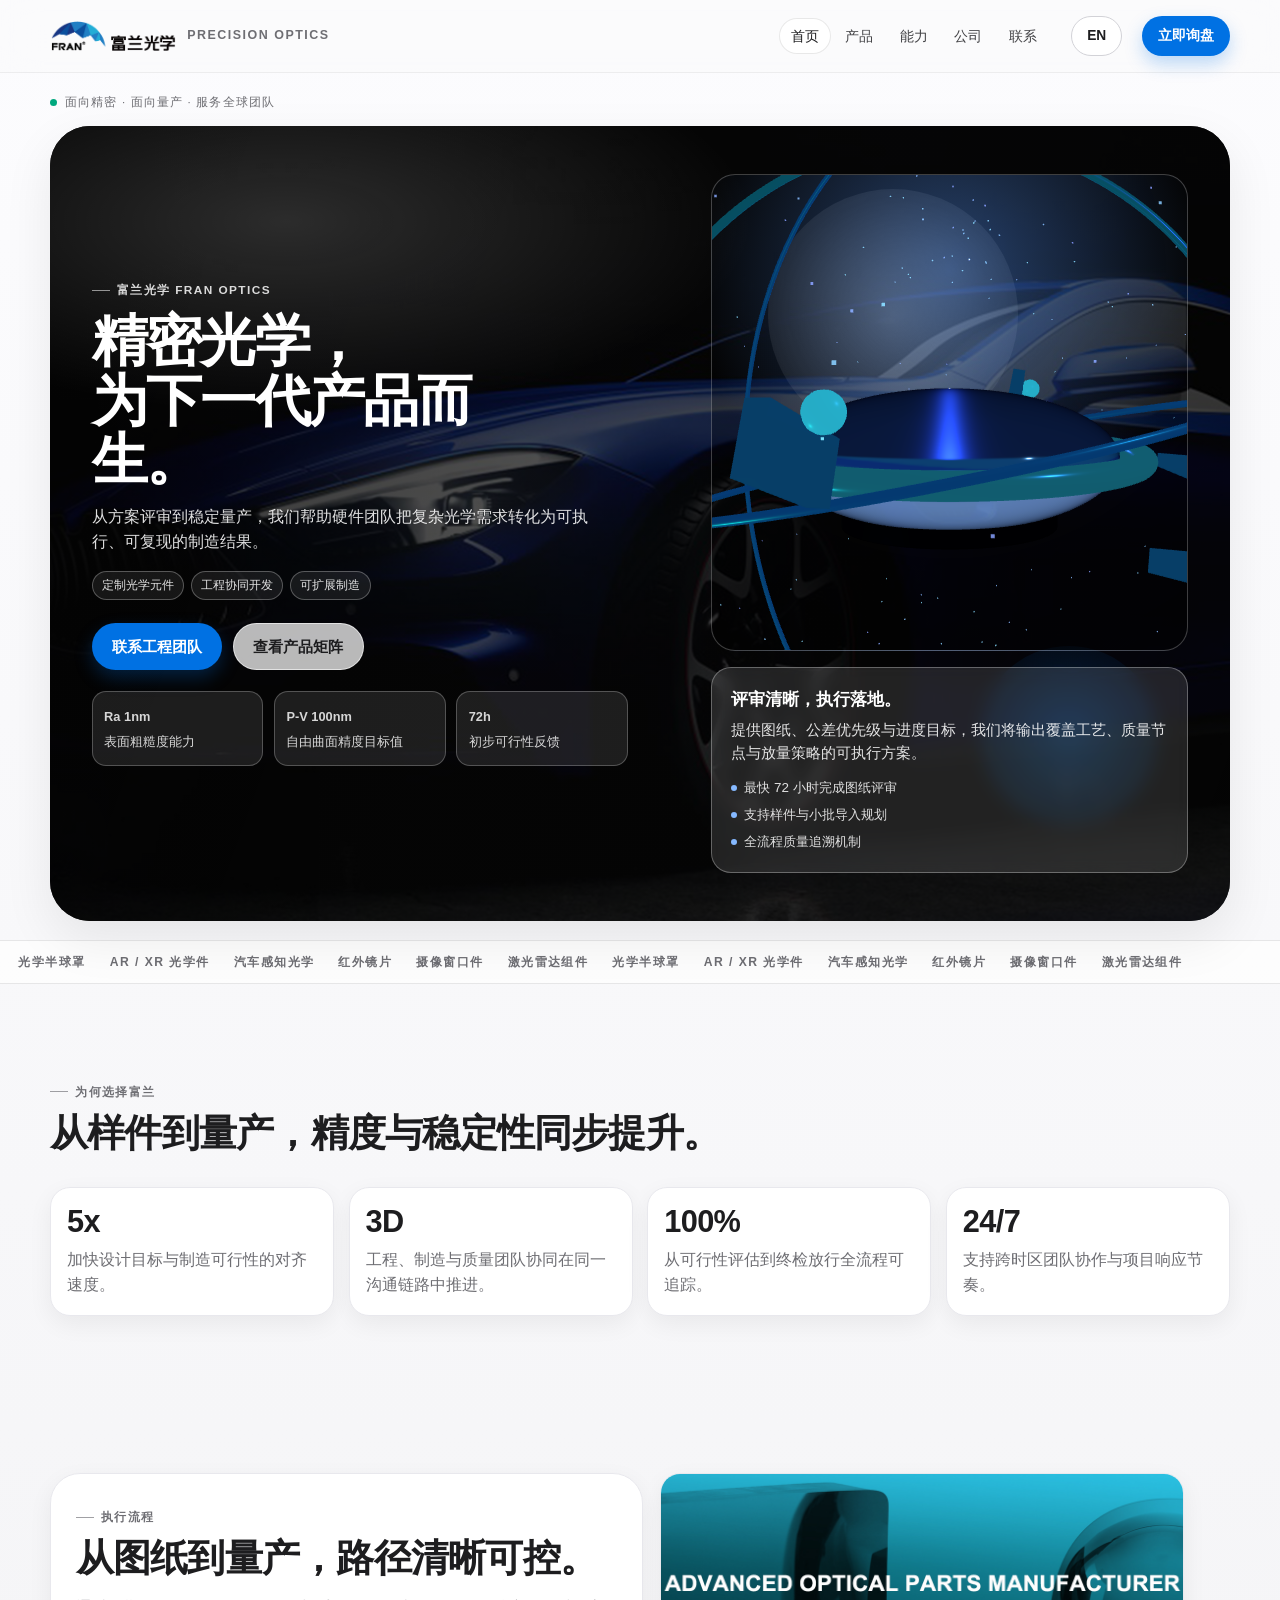
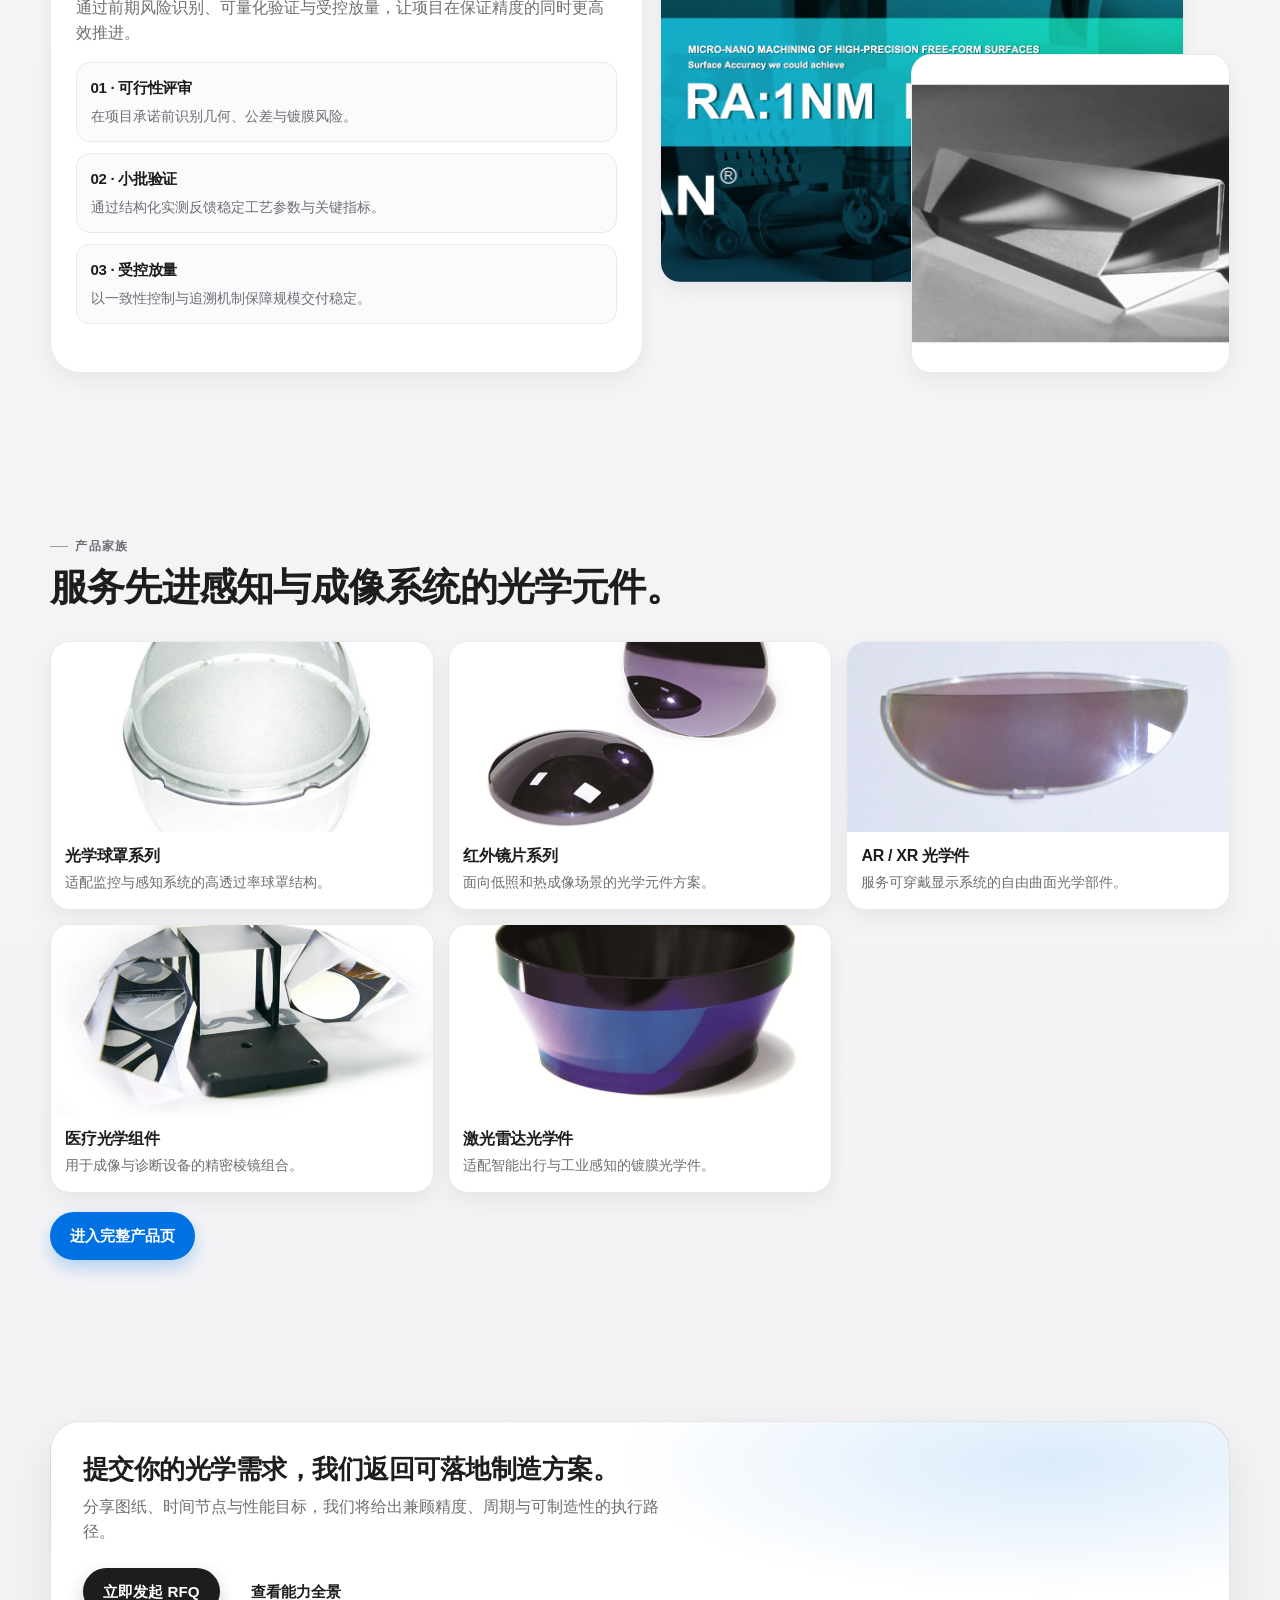
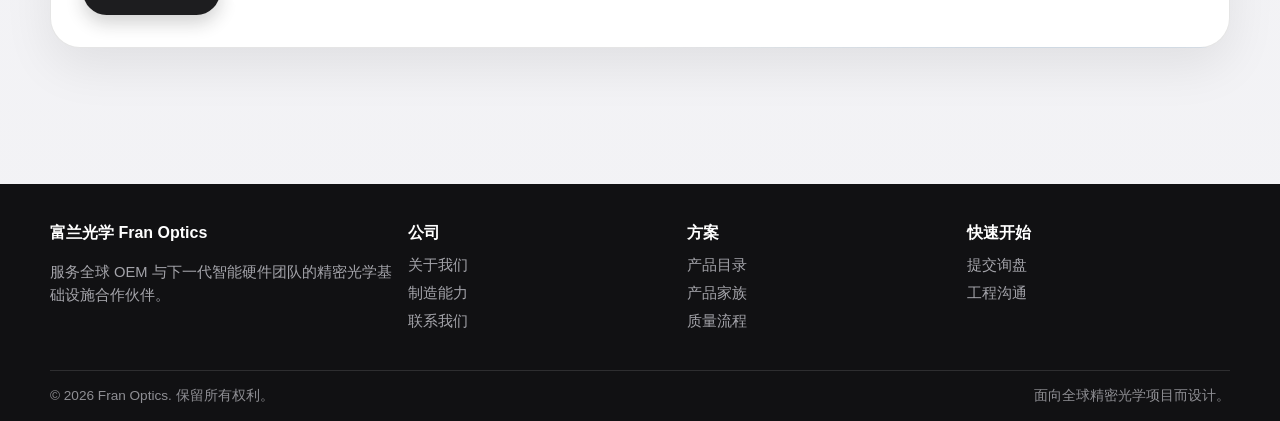
==== commit 4ed8f0a2: "Redesign Fran Optics site and add GitHub Pages deploy workflow" ====
--- a/web/site-redesign/zh/index.html
+++ b/web/site-redesign/zh/index.html
@@ -3,8 +3,8 @@
 <head>
   <meta charset="utf-8">
   <meta name="viewport" content="width=device-width, initial-scale=1">
-  <title>富兰光学 | 精密光学元件制造商</title>
-  <meta name="description" content="富兰光学专注于高精密光学元件研发与制造，服务汽车、安防、AR/VR、工业与医疗等应用场景。">
+  <title>富兰光学 | 面向下一代智能硬件的光学基础设施</title>
+  <meta name="description" content="富兰光学以高精密光学制造能力服务汽车、安防、AR/VR、医疗与工业智能硬件项目，支持快速导入与稳定量产。">
   <link rel="icon" href="../assets/media/favicon.ico">
   <link rel="stylesheet" href="../assets/css/styles.css">
 </head>
@@ -29,204 +29,206 @@
       </div>
     </header>
 
-    <main>
-      <section class="hero">
-        <div class="container">
-          <div class="hero-block">
-            <img src="../assets/media/hero-automotive.jpg" alt="汽车光学应用" class="hero-media">
+    <main class="impact-main">
+      <section class="hero hero-impact">
+        <div class="container">
+          <div class="impact-radar reveal">面向精密 · 面向量产 · 服务全球团队</div>
+
+          <div class="hero-block hero-startup hero-impact-block">
+            <img src="../assets/media/hero-automotive.jpg" alt="智能硬件光学应用" class="hero-media">
             <div class="hero-overlay"></div>
+            <div class="impact-halo impact-halo-a" aria-hidden="true"></div>
+            <div class="impact-halo impact-halo-b" aria-hidden="true"></div>
+
             <div class="hero-panel reveal">
-              <span class="eyebrow">全球 OEM 合作伙伴</span>
-              <h1>面向成像、感知与智能设备的高精密光学元件</h1>
-              <p>富兰光学提供从样件开发到批量交付的一体化服务，覆盖微纳加工、镀膜、精密装配与全流程检测，帮助客户稳定实现项目落地。</p>
+              <span class="eyebrow">富兰光学 Fran Optics</span>
+              <h1 class="impact-title">精密光学，<br><span>为下一代产品而生。</span></h1>
+              <p class="impact-sub">从方案评审到稳定量产，我们帮助硬件团队把复杂光学需求转化为可执行、可复现的制造结果。</p>
+
+              <div class="impact-chip-row">
+                <span class="impact-chip">定制光学元件</span>
+                <span class="impact-chip">工程协同开发</span>
+                <span class="impact-chip">可扩展制造</span>
+              </div>
+
               <div class="hero-actions">
-                <a href="contact.html" class="btn btn-md btn-primary">与工程师沟通</a>
-                <a href="products.html" class="btn btn-md btn-ghost">查看产品</a>
-              </div>
-              <div class="hero-kpis">
-                <div><strong>Ra 1nm</strong><span>表面粗糙度能力</span></div>
-                <div><strong>P-V 100nm</strong><span>自由曲面精度目标</span></div>
-                <div><strong>OEM / ODM</strong><span>灵活项目交付模式</span></div>
-              </div>
-            </div>
+                <a href="contact.html" class="btn btn-md btn-primary">联系工程团队</a>
+                <a href="products.html" class="btn btn-md btn-ghost">查看产品矩阵</a>
+              </div>
+
+              <div class="impact-stat-grid">
+                <article class="impact-stat">
+                  <strong><span data-count="1" data-prefix="Ra " data-suffix="nm">Ra 1nm</span></strong>
+                  <span>表面粗糙度能力</span>
+                </article>
+                <article class="impact-stat">
+                  <strong><span data-count="100" data-prefix="P-V " data-suffix="nm">P-V 100nm</span></strong>
+                  <span>自由曲面精度目标值</span>
+                </article>
+                <article class="impact-stat">
+                  <strong><span data-count="72" data-suffix="h">72h</span></strong>
+                  <span>初步可行性反馈</span>
+                </article>
+              </div>
+            </div>
+
             <div class="hero-aside reveal" data-stagger="1">
-              <div class="hero-card">
-                <h3>需要快速可制造性评估？</h3>
-                <p>提交图纸、材料、公差和需求数量后，我们可先给出工程可行性与报价路径建议，缩短前期沟通周期。</p>
-              </div>
-            </div>
-          </div>
-
-          <div class="trust-strip">
-            <div class="trust-pill reveal"><b>定制化</b> 光学元件开发</div>
-            <div class="trust-pill reveal" data-stagger="1"><b>DFM</b> 前置工程协同</div>
-            <div class="trust-pill reveal" data-stagger="2"><b>质量闭环</b> 过程+终检控制</div>
-            <div class="trust-pill reveal" data-stagger="3"><b>国际交付</b> 面向海外客户协作</div>
-          </div>
-        </div>
-      </section>
-
-      <section class="section">
+              <div class="hero-scene-wrap">
+                <div class="hero-scene" data-three-hero>
+                  <div class="hero-scene-fallback">正在加载交互式 3D 模型...</div>
+                </div>
+              </div>
+
+              <div class="hero-card impact-live-card">
+                <h3>评审清晰，执行落地。</h3>
+                <p>提供图纸、公差优先级与进度目标，我们将输出覆盖工艺、质量节点与放量策略的可执行方案。</p>
+                <ul class="impact-mini-list">
+                  <li>最快 72 小时完成图纸评审</li>
+                  <li>支持样件与小批导入规划</li>
+                  <li>全流程质量追溯机制</li>
+                </ul>
+              </div>
+            </div>
+          </div>
+        </div>
+
+        <div class="impact-marquee-wrap" aria-hidden="true">
+          <div class="impact-marquee-track">
+            <span>光学半球罩</span>
+            <span>AR / XR 光学件</span>
+            <span>汽车感知光学</span>
+            <span>红外镜片</span>
+            <span>摄像窗口件</span>
+            <span>激光雷达组件</span>
+            <span>光学半球罩</span>
+            <span>AR / XR 光学件</span>
+            <span>汽车感知光学</span>
+            <span>红外镜片</span>
+            <span>摄像窗口件</span>
+            <span>激光雷达组件</span>
+          </div>
+        </div>
+      </section>
+
+      <section class="section impact-proof">
         <div class="container">
           <div class="section-head reveal">
-            <span class="eyebrow">行业方案</span>
-            <h2>服务高要求光学应用场景</h2>
-            <p class="section-copy">从安防半球罩到汽车感知光学，我们将材料、镀膜和结构方案与终端应用环境匹配，兼顾性能、可靠性与量产可行性。</p>
-          </div>
-
-          <div class="cards-grid grid-4">
-            <article class="card reveal">
-              <div class="card-media"><img src="../assets/media/industry-security.jpg" alt="安防应用"></div>
-              <div class="card-body"><h3>安防监控</h3><p>户外摄像系统用光学罩、镜片防护与耐候结构件。</p></div>
-            </article>
-            <article class="card reveal" data-stagger="1">
-              <div class="card-media"><img src="../assets/media/hero-optics.jpg" alt="汽车光学"></div>
-              <div class="card-body"><h3>汽车光学</h3><p>服务 ADAS、舱内监测与车载成像的光学组件。</p></div>
-            </article>
-            <article class="card reveal" data-stagger="2">
-              <div class="card-media"><img src="../assets/media/industry-consumer.jpg" alt="消费电子场景"></div>
-              <div class="card-body"><h3>AR/VR 与消费电子</h3><p>适配可穿戴与消费电子设备的紧凑型光学元件。</p></div>
-            </article>
-            <article class="card reveal" data-stagger="3">
-              <div class="card-media"><img src="../assets/media/industry-medical.jpg" alt="医疗设备场景"></div>
-              <div class="card-body"><h3>医疗设备</h3><p>用于成像、诊断与微创系统的精密光学器件。</p></div>
-            </article>
-            <article class="card reveal" data-stagger="4">
-              <div class="card-media"><img src="../assets/media/industry-smartcity.png" alt="智能城市场景"></div>
-              <div class="card-body"><h3>工业与智慧基础设施</h3><p>适用于激光雷达、机器视觉与智能感知部署。</p></div>
-            </article>
-          </div>
+            <span class="eyebrow">为何选择富兰</span>
+            <h2>从样件到量产，精度与稳定性同步提升。</h2>
+          </div>
+
+          <div class="proof-grid">
+            <article class="proof-card reveal">
+              <h3><span data-count="5" data-suffix="x">5x</span></h3>
+              <p>加快设计目标与制造可行性的对齐速度。</p>
+            </article>
+            <article class="proof-card reveal" data-stagger="1">
+              <h3><span data-count="3" data-suffix="D">3D</span></h3>
+              <p>工程、制造与质量团队协同在同一沟通链路中推进。</p>
+            </article>
+            <article class="proof-card reveal" data-stagger="2">
+              <h3><span data-count="100" data-suffix="%">100%</span></h3>
+              <p>从可行性评估到终检放行全流程可追踪。</p>
+            </article>
+            <article class="proof-card reveal" data-stagger="3">
+              <h3><span data-count="24" data-suffix="/7">24/7</span></h3>
+              <p>支持跨时区团队协作与项目响应节奏。</p>
+            </article>
+          </div>
+        </div>
+      </section>
+
+      <section class="section impact-split-section">
+        <div class="container split-shell">
+          <div class="impact-command reveal">
+            <span class="eyebrow">执行流程</span>
+            <h2>从图纸到量产，路径清晰可控。</h2>
+            <p>通过前期风险识别、可量化验证与受控放量，让项目在保证精度的同时更高效推进。</p>
+            <div class="impact-lane-grid">
+              <article>
+                <h4>01 · 可行性评审</h4>
+                <p>在项目承诺前识别几何、公差与镀膜风险。</p>
+              </article>
+              <article>
+                <h4>02 · 小批验证</h4>
+                <p>通过结构化实测反馈稳定工艺参数与关键指标。</p>
+              </article>
+              <article>
+                <h4>03 · 受控放量</h4>
+                <p>以一致性控制与追溯机制保障规模交付稳定。</p>
+              </article>
+            </div>
+          </div>
+
+          <div class="impact-visual-stack reveal" data-stagger="1">
+            <figure class="impact-frame impact-frame-main">
+              <img src="../assets/media/hero-advanced.jpg" alt="先进光学制造能力">
+            </figure>
+            <figure class="impact-frame impact-frame-sub">
+              <img src="../assets/media/capability-inspection.png" alt="质量检测流程">
+            </figure>
+          </div>
+        </div>
+      </section>
+
+      <section class="section impact-product-wall">
+        <div class="container">
+          <div class="section-head reveal">
+            <span class="eyebrow">产品家族</span>
+            <h2>服务先进感知与成像系统的光学元件。</h2>
+          </div>
+
+          <div class="impact-product-grid">
+            <article class="impact-product-card reveal">
+              <img src="../assets/media/product-dome-cover.jpg" alt="光学半球罩">
+              <div>
+                <h3>光学球罩系列</h3>
+                <p>适配监控与感知系统的高透过率球罩结构。</p>
+              </div>
+            </article>
+            <article class="impact-product-card reveal" data-stagger="1">
+              <img src="../assets/media/product-infrared-lens.jpg" alt="红外镜片">
+              <div>
+                <h3>红外镜片系列</h3>
+                <p>面向低照和热成像场景的光学元件方案。</p>
+              </div>
+            </article>
+            <article class="impact-product-card reveal" data-stagger="2">
+              <img src="../assets/media/product-ar-waveguide.jpg" alt="AR 光学件">
+              <div>
+                <h3>AR / XR 光学件</h3>
+                <p>服务可穿戴显示系统的自由曲面光学部件。</p>
+              </div>
+            </article>
+            <article class="impact-product-card reveal" data-stagger="3">
+              <img src="../assets/media/product-medical-prism.jpg" alt="医疗光学组件">
+              <div>
+                <h3>医疗光学组件</h3>
+                <p>用于成像与诊断设备的精密棱镜组合。</p>
+              </div>
+            </article>
+            <article class="impact-product-card reveal" data-stagger="4">
+              <img src="../assets/media/product-lidar-dome.jpg" alt="激光雷达光学件">
+              <div>
+                <h3>激光雷达光学件</h3>
+                <p>适配智能出行与工业感知的镀膜光学件。</p>
+              </div>
+            </article>
+          </div>
+
+          <p class="reveal" style="margin-top:1.2rem"><a class="btn btn-md btn-primary" href="products.html">进入完整产品页</a></p>
         </div>
       </section>
 
       <section class="section section-tight">
         <div class="container">
-          <div class="capability-panel reveal">
-            <div class="capability-layout">
-              <div class="capability-copy">
-                <span class="eyebrow" style="color:#a6cbff">核心能力</span>
-                <h3>从设计到交付的一体化制造能力</h3>
-                <p>工程与制造协同运行，减少跨环节信息损失，提升样件迭代效率与量产稳定性。</p>
-                <ul class="capability-list">
-                  <li>光学设计支持与公差评审</li>
-                  <li>微纳加工与精密成形</li>
-                  <li>镀膜工艺定义与验证</li>
-                  <li>精密装配与包装方案</li>
-                  <li>来料、过程、出货全链路检测</li>
-                </ul>
-              </div>
-              <div class="capability-visual">
-                <img src="../assets/media/capability-process.png" alt="生产流程图">
-              </div>
-            </div>
-          </div>
-
-          <div class="kpi-grid">
-            <div class="kpi-item reveal"><strong>光学 + 结构</strong><span>跨团队项目执行</span></div>
-            <div class="kpi-item reveal" data-stagger="1"><strong>样件到量产</strong><span>同一供应链闭环</span></div>
-            <div class="kpi-item reveal" data-stagger="2"><strong>过程可追溯</strong><span>关键质量节点记录</span></div>
-            <div class="kpi-item reveal" data-stagger="3"><strong>国际沟通</strong><span>支持英文工程协作</span></div>
-          </div>
-        </div>
-      </section>
-
-      <section class="section">
-        <div class="container">
-          <div class="section-head reveal">
-            <span class="eyebrow">重点产品</span>
-            <h2>代表性光学产品家族</h2>
-            <p class="section-copy">以下示例展示了几何形态、镀膜选择与应用方向。实际参数可按项目要求进行定制。</p>
-          </div>
-
-          <div class="product-grid">
-            <article class="product-card reveal">
-              <img src="../assets/media/product-dome-cover.jpg" alt="光学半球罩">
-              <div class="meta"><h4>光学半球罩</h4><p>用于摄像与感知系统的高透过率球罩结构。</p></div>
-            </article>
-            <article class="product-card reveal" data-stagger="1">
-              <img src="../assets/media/product-protective-dome.jpg" alt="防护半球罩">
-              <div class="meta"><h4>防护球罩组件</h4><p>面向户外工况的耐冲击与耐候型设计。</p></div>
-            </article>
-            <article class="product-card reveal" data-stagger="2">
-              <img src="../assets/media/product-infrared-lens.jpg" alt="红外镜片">
-              <div class="meta"><h4>红外镜片</h4><p>适配热成像与低照环境应用的光学镜片。</p></div>
-            </article>
-            <article class="product-card reveal" data-stagger="3">
-              <img src="../assets/media/product-camera-window.jpg" alt="摄像窗口件">
-              <div class="meta"><h4>摄像窗口件</h4><p>适用于紧凑成像模组的平面/异形窗口件。</p></div>
-            </article>
-            <article class="product-card reveal">
-              <img src="../assets/media/product-ar-waveguide.jpg" alt="AR 光学元件">
-              <div class="meta"><h4>AR 光学元件</h4><p>用于可穿戴显示系统的曲面与自由曲面器件。</p></div>
-            </article>
-            <article class="product-card reveal" data-stagger="1">
-              <img src="../assets/media/product-ar-lens-array.jpg" alt="光学阵列">
-              <div class="meta"><h4>光学阵列组件</h4><p>用于紧凑光机系统的多单元阵列结构。</p></div>
-            </article>
-            <article class="product-card reveal" data-stagger="2">
-              <img src="../assets/media/product-medical-prism.jpg" alt="医疗棱镜组件">
-              <div class="meta"><h4>医疗光学组件</h4><p>适用于医疗影像设备的组合棱镜方案。</p></div>
-            </article>
-            <article class="product-card reveal" data-stagger="3">
-              <img src="../assets/media/product-lidar-dome.jpg" alt="雷达光学组件">
-              <div class="meta"><h4>激光雷达光学件</h4><p>服务车载与工业感知的镀膜光学件。</p></div>
-            </article>
-          </div>
-
-          <p style="margin-top:1.1rem" class="reveal"><a class="btn btn-md btn-primary" href="products.html">查看完整产品页</a></p>
-        </div>
-      </section>
-
-      <section class="section section-tight">
-        <div class="container split">
-          <figure class="figure reveal">
-            <img src="../assets/media/capability-inspection.png" alt="检测流程">
-            <figcaption>检测能力嵌入制造过程，而非仅在出货阶段执行。</figcaption>
-          </figure>
-          <div class="panel reveal" data-stagger="1">
-            <span class="eyebrow">质量体系</span>
-            <h3>面向量产一致性的质量控制策略</h3>
-            <p>我们关注可重复性、过程纪律与客户工程沟通效率，支撑长期稳定交付。</p>
-            <ul class="clean-list">
-              <li>来料验证与工艺参数控制</li>
-              <li>过程内尺寸与光学一致性检测</li>
-              <li>出货检测报告与可追溯记录</li>
-              <li>异常闭环与持续改进机制</li>
-            </ul>
-            <p style="margin-top:1rem"><a href="capabilities.html" class="btn btn-md btn-secondary">查看完整能力说明</a></p>
-          </div>
-        </div>
-      </section>
-
-      <section class="section">
-        <div class="container">
-          <div class="section-head reveal">
-            <span class="eyebrow">企业信息</span>
-            <h2>客户在立项前重点关注的信息</h2>
-          </div>
-          <div class="cards-grid grid-3">
-            <article class="card reveal">
-              <div class="card-media"><img src="../assets/media/about-campus.jpg" alt="园区概览"></div>
-              <div class="card-body"><h4>制造基础</h4><p>生产布局与产线基础，支撑项目稳定导入与扩量。</p></div>
-            </article>
-            <article class="card reveal" data-stagger="1">
-              <div class="card-media"><img src="../assets/media/about-lobby.png" alt="公司前台"></div>
-              <div class="card-body"><h4>公司概况</h4><p>组织架构、业务定位与长期制造方向。</p></div>
-            </article>
-            <article class="card reveal" data-stagger="2">
-              <div class="card-media"><img src="../assets/media/team-culture.jpg" alt="团队文化"></div>
-              <div class="card-body"><h4>工程协作方式</h4><p>以工程闭环为中心的跨团队项目执行机制。</p></div>
-            </article>
-          </div>
-        </div>
-      </section>
-
-      <section class="section section-tight">
-        <div class="container">
-          <div class="cta-band reveal">
-            <h3>从图纸开始，我们共同定义最可落地的制造路径。</h3>
-            <p>提交你的技术需求与项目背景，我们将按可制造性优先原则给出工程建议与报价路径。</p>
-            <a href="contact.html" class="btn btn-md btn-secondary">立即提交 RFQ</a>
+          <div class="cta-band impact-final-cta reveal">
+            <h3>提交你的光学需求，我们返回可落地制造方案。</h3>
+            <p>分享图纸、时间节点与性能目标，我们将给出兼顾精度、周期与可制造性的执行路径。</p>
+            <div class="hero-actions">
+              <a href="contact.html" class="btn btn-md btn-secondary">立即发起 RFQ</a>
+              <a href="capabilities.html" class="btn btn-md btn-ghost">查看能力全景</a>
+            </div>
           </div>
         </div>
       </section>
@@ -236,7 +238,7 @@
       <div class="container footer-grid">
         <div>
           <h4>富兰光学 Fran Optics</h4>
-          <p>服务全球 OEM 与工程团队的精密光学元件制造合作伙伴。</p>
+          <p>服务全球 OEM 与下一代智能硬件团队的精密光学基础设施合作伙伴。</p>
         </div>
         <div>
           <h4>公司</h4>
@@ -264,11 +266,13 @@
       </div>
       <div class="container footer-bottom">
         <span>© <span data-current-year></span> Fran Optics. 保留所有权利。</span>
-        <span>面向国际 B2B 的企业官网版本。</span>
+        <span>面向全球精密光学项目而设计。</span>
       </div>
     </footer>
   </div>
 
   <script src="../assets/js/main.js"></script>
+  <script src="../assets/js/startup-wow.js"></script>
+  <script type="module" src="../assets/js/hero-3d.js"></script>
 </body>
 </html>
--- a/web/site-redesign/assets/css/styles.css
+++ b/web/site-redesign/assets/css/styles.css
@@ -1,27 +1,23 @@
-@import url('https://fonts.googleapis.com/css2?family=Space+Grotesk:wght@500;600;700&family=Source+Sans+3:wght@400;500;600;700&display=swap');
-
 :root {
-  --bg: #f3f6fb;
-  --surface: #ffffff;
-  --surface-alt: #eef3fa;
-  --ink-900: #111b2e;
-  --ink-700: #33415f;
-  --ink-500: #63708c;
-  --line: #d8e0ee;
-  --brand-700: #0f3f74;
-  --brand-600: #15589f;
-  --brand-500: #1f6ac2;
-  --accent-500: #e56b2f;
-  --accent-400: #ee8653;
-  --success-500: #1f8254;
-  --radius-sm: 10px;
-  --radius-md: 16px;
-  --radius-lg: 28px;
-  --shadow-soft: 0 10px 30px rgba(18, 38, 72, 0.1);
-  --shadow-card: 0 20px 44px rgba(16, 38, 77, 0.11);
-  --font-display: 'Space Grotesk', 'Avenir Next', 'Segoe UI', sans-serif;
-  --font-body: 'Source Sans 3', 'Helvetica Neue', sans-serif;
-  --container: min(1200px, calc(100% - 3rem));
+  --bg: #f5f5f7;
+  --bg-elevated: #ffffff;
+  --bg-subtle: #fbfbfd;
+  --text-0: #1d1d1f;
+  --text-1: #424245;
+  --text-2: #6e6e73;
+  --line: #d2d2d7;
+  --line-soft: #e8e8ed;
+  --blue: #0071e3;
+  --blue-strong: #0066cc;
+  --blue-soft: rgba(0, 113, 227, 0.12);
+  --green: #00a87e;
+  --radius-sm: 12px;
+  --radius-md: 20px;
+  --radius-lg: 30px;
+  --radius-xl: 40px;
+  --shadow-soft: 0 8px 24px rgba(0, 0, 0, 0.06);
+  --shadow-mid: 0 18px 50px rgba(0, 0, 0, 0.08);
+  --container: min(1180px, calc(100% - 2.6rem));
 }
 
 * {
@@ -34,13 +30,14 @@
 
 body {
   margin: 0;
-  font-family: var(--font-body);
-  color: var(--ink-700);
+  min-height: 100svh;
+  color: var(--text-1);
+  font-family: -apple-system, BlinkMacSystemFont, 'SF Pro Text', 'SF Pro Display', 'Helvetica Neue', 'Segoe UI', 'PingFang SC', 'Hiragino Sans GB', 'Microsoft YaHei', sans-serif;
+  line-height: 1.56;
+  letter-spacing: 0;
   background:
-    radial-gradient(1200px 500px at 100% -10%, #dbe9ff 0%, transparent 60%),
-    radial-gradient(900px 500px at -10% 15%, #d8edf8 0%, transparent 62%),
-    var(--bg);
-  line-height: 1.55;
+    radial-gradient(1000px 500px at 10% -15%, rgba(0, 113, 227, 0.1), transparent 65%),
+    linear-gradient(180deg, #fcfcfe 0%, var(--bg) 46%, #f2f2f5 100%);
 }
 
 a {
@@ -64,296 +61,322 @@
   flex-direction: column;
 }
 
+main {
+  flex: 1;
+}
+
 .site-header {
   position: sticky;
   top: 0;
-  z-index: 20;
-  backdrop-filter: blur(8px);
-  background: rgba(243, 246, 251, 0.82);
-  border-bottom: 1px solid rgba(216, 224, 238, 0.8);
+  z-index: 90;
+  backdrop-filter: blur(18px) saturate(130%);
+  background: rgba(250, 250, 252, 0.78);
+  border-bottom: 1px solid rgba(0, 0, 0, 0.06);
 }
 
 .nav-wrap {
+  min-height: 72px;
   display: flex;
   align-items: center;
-  gap: 1.25rem;
-  min-height: 76px;
+  gap: 1rem;
 }
 
 .brand {
+  min-width: 200px;
   display: inline-flex;
   align-items: center;
   gap: 0.7rem;
-  min-width: 190px;
 }
 
 .brand-logo {
-  width: 136px;
-  height: auto;
+  width: 126px;
 }
 
 .brand-mark {
-  font-family: var(--font-display);
-  font-size: 0.95rem;
+  color: var(--text-2);
+  font-size: 0.78rem;
+  font-weight: 600;
   letter-spacing: 0.12em;
   text-transform: uppercase;
-  color: var(--ink-500);
 }
 
 .site-nav {
+  margin-left: auto;
   display: flex;
   align-items: center;
-  gap: 0.25rem;
-  margin-left: auto;
+  gap: 0.16rem;
 }
 
 .site-nav a {
-  font-weight: 600;
-  color: var(--ink-700);
-  padding: 0.55rem 0.8rem;
-  border-radius: 8px;
-  transition: color 0.2s ease, background-color 0.2s ease;
+  padding: 0.45rem 0.75rem;
+  border-radius: 999px;
+  color: var(--text-1);
+  font-size: 0.9rem;
+  font-weight: 500;
+  transition: background-color 0.2s ease, color 0.2s ease;
 }
 
 .site-nav a:hover {
-  color: var(--brand-600);
-  background: rgba(21, 88, 159, 0.08);
+  background: #efeff4;
+  color: var(--text-0);
 }
 
 .site-nav a.is-active {
-  color: var(--brand-700);
-  background: rgba(21, 88, 159, 0.11);
+  background: #ffffff;
+  color: var(--text-0);
+  box-shadow: inset 0 0 0 1px rgba(0, 0, 0, 0.09);
 }
 
 .nav-toggle {
   display: none;
   margin-left: auto;
-  background: transparent;
+  width: 42px;
+  height: 42px;
+  border-radius: 999px;
   border: 1px solid var(--line);
-  width: 44px;
-  height: 44px;
-  border-radius: 10px;
+  background: #fff;
+  color: var(--text-0);
   align-items: center;
   justify-content: center;
-  color: var(--ink-700);
-}
-
-.desktop-cta {
-  margin-left: 0.4rem;
-}
-
-.lang-switch {
-  margin-left: 0.45rem;
-  min-width: 64px;
-  border: 1px solid var(--line);
-  background: var(--surface);
-  color: var(--brand-700);
-  box-shadow: none;
-}
-
-.lang-switch:hover {
-  color: #fff;
-  background: var(--brand-600);
-  border-color: var(--brand-600);
 }
 
 .btn {
   display: inline-flex;
   align-items: center;
   justify-content: center;
-  gap: 0.45rem;
+  gap: 0.36rem;
   border-radius: 999px;
   border: 1px solid transparent;
   cursor: pointer;
-  font-family: var(--font-body);
-  font-weight: 700;
-  letter-spacing: 0.01em;
-  transition: transform 0.2s ease, box-shadow 0.2s ease, background-color 0.2s ease;
+  font-weight: 600;
+  font-family: inherit;
+  transition: transform 0.2s ease, box-shadow 0.2s ease, background-color 0.2s ease, color 0.2s ease;
 }
 
 .btn:hover {
-  transform: translateY(-2px);
+  transform: translateY(-1px);
 }
 
 .btn-sm {
-  font-size: 0.92rem;
-  padding: 0.62rem 1rem;
+  font-size: 0.86rem;
+  padding: 0.52rem 0.95rem;
 }
 
 .btn-md {
-  font-size: 1rem;
-  padding: 0.82rem 1.3rem;
+  font-size: 0.95rem;
+  padding: 0.68rem 1.2rem;
 }
 
 .btn-primary {
-  background: linear-gradient(128deg, var(--brand-600), var(--brand-500));
   color: #fff;
-  box-shadow: 0 10px 22px rgba(31, 106, 194, 0.32);
+  background: var(--blue);
+  box-shadow: 0 8px 18px rgba(0, 113, 227, 0.26);
+}
+
+.btn-primary:hover {
+  background: var(--blue-strong);
 }
 
 .btn-secondary {
-  background: linear-gradient(120deg, var(--accent-500), var(--accent-400));
   color: #fff;
-  box-shadow: 0 10px 22px rgba(229, 107, 47, 0.28);
+  background: #1d1d1f;
+  box-shadow: 0 8px 18px rgba(29, 29, 31, 0.2);
+}
+
+.btn-secondary:hover {
+  background: #000;
 }
 
 .btn-ghost {
-  background: rgba(255, 255, 255, 0.15);
-  border-color: rgba(255, 255, 255, 0.4);
-  color: #fff;
-}
-
-main {
-  flex: 1;
+  color: var(--text-0);
+  background: rgba(255, 255, 255, 0.72);
+  border-color: rgba(255, 255, 255, 0.6);
+}
+
+.lang-switch {
+  margin-left: 0.38rem;
+  color: var(--text-0);
+  background: #fff;
+  border: 1px solid var(--line);
+}
+
+.desktop-cta {
+  margin-left: 0.2rem;
 }
 
 .hero {
+  padding-top: 1rem;
+}
+
+.hero-block {
   position: relative;
-  margin-top: 1.3rem;
-}
-
-.hero-block {
-  border-radius: var(--radius-lg);
-  overflow: clip;
-  box-shadow: var(--shadow-card);
-  background: #0f1f3f;
-  min-height: 520px;
-  display: grid;
-  grid-template-columns: 1.1fr 0.9fr;
+  overflow: hidden;
+  border-radius: var(--radius-xl);
+  min-height: 560px;
+  display: grid;
+  grid-template-columns: 1.05fr 0.95fr;
+  background: #000;
+  box-shadow: var(--shadow-mid);
 }
 
 .hero-media {
   position: absolute;
   inset: 0;
-  z-index: 0;
   width: 100%;
   height: 100%;
   object-fit: cover;
+  opacity: 0.62;
 }
 
 .hero-overlay {
   position: absolute;
   inset: 0;
-  z-index: 1;
   background:
-    linear-gradient(98deg, rgba(11, 23, 44, 0.94) 0%, rgba(13, 32, 61, 0.84) 35%, rgba(17, 42, 77, 0.48) 65%, rgba(18, 43, 78, 0.4) 100%),
-    radial-gradient(800px 300px at 20% 20%, rgba(68, 149, 255, 0.34), transparent 65%);
+    radial-gradient(780px 320px at 20% 12%, rgba(255, 255, 255, 0.16), transparent 60%),
+    linear-gradient(110deg, rgba(0, 0, 0, 0.7) 4%, rgba(0, 0, 0, 0.5) 42%, rgba(0, 0, 0, 0.62) 100%);
 }
 
 .hero-panel,
 .hero-aside {
   position: relative;
   z-index: 2;
-  padding: 3.7rem 3rem;
-  color: #f4f7ff;
+  padding: 3rem 2.6rem;
+}
+
+.hero-panel {
+  display: flex;
+  flex-direction: column;
+  justify-content: center;
+}
+
+.eyebrow {
+  display: inline-flex;
+  align-items: center;
+  gap: 0.45rem;
+  width: fit-content;
+  color: rgba(255, 255, 255, 0.84);
+  text-transform: uppercase;
+  letter-spacing: 0.12em;
+  font-size: 0.74rem;
+  font-weight: 600;
+}
+
+.eyebrow::before {
+  content: '';
+  width: 18px;
+  height: 1px;
+  background: currentColor;
+  opacity: 0.65;
+}
+
+.hero-panel .eyebrow,
+.hero-card .eyebrow {
+  color: rgba(255, 255, 255, 0.84);
+}
+
+.section .eyebrow,
+.panel .eyebrow,
+.section-head .eyebrow,
+.impact-command .eyebrow {
+  color: var(--text-2);
 }
 
 .hero-panel h1 {
+  margin: 0.75rem 0 0.95rem;
+  color: #fff;
+  font-size: clamp(2rem, 4.4vw, 3.9rem);
+  font-weight: 700;
+  line-height: 1.05;
+  letter-spacing: -0.03em;
+  max-width: 12.5ch;
+}
+
+.hero-panel p {
   margin: 0;
-  font-family: var(--font-display);
-  font-size: clamp(2rem, 4vw, 3.25rem);
-  line-height: 1.08;
-  letter-spacing: -0.02em;
-}
-
-.hero-panel p {
-  margin-top: 1.2rem;
-  margin-bottom: 1.7rem;
   max-width: 56ch;
-  font-size: 1.08rem;
-  color: rgba(243, 247, 255, 0.9);
+  color: rgba(255, 255, 255, 0.88);
+  font-size: 1.02rem;
 }
 
 .hero-actions {
+  margin-top: 1.45rem;
   display: flex;
   flex-wrap: wrap;
-  gap: 0.75rem;
-}
-
-.hero-kpis {
-  display: grid;
-  gap: 0.75rem;
-  margin-top: 1.7rem;
-  grid-template-columns: repeat(3, minmax(110px, 1fr));
-}
-
-.hero-kpis div {
-  padding: 0.75rem 0.7rem;
-  border-radius: 12px;
-  background: rgba(255, 255, 255, 0.1);
-  border: 1px solid rgba(255, 255, 255, 0.2);
-}
-
-.hero-kpis strong {
-  font-family: var(--font-display);
-  font-size: 1.14rem;
-  display: block;
-}
-
-.hero-kpis span {
-  font-size: 0.84rem;
-  color: rgba(240, 245, 255, 0.82);
+  gap: 0.7rem;
 }
 
 .hero-aside {
   display: flex;
   flex-direction: column;
-  justify-content: flex-end;
+  justify-content: center;
+  gap: 1rem;
 }
 
 .hero-card {
-  margin-left: auto;
-  width: min(360px, 100%);
   border-radius: var(--radius-md);
-  padding: 1.4rem;
-  background: rgba(10, 23, 46, 0.65);
-  border: 1px solid rgba(194, 216, 255, 0.25);
+  border: 1px solid rgba(255, 255, 255, 0.3);
+  background: rgba(255, 255, 255, 0.12);
+  backdrop-filter: blur(8px);
+  padding: 1.2rem;
 }
 
 .hero-card h3 {
-  margin-top: 0;
-  margin-bottom: 0.45rem;
-  font-family: var(--font-display);
-  font-size: 1.2rem;
+  margin: 0 0 0.35rem;
+  color: #fff;
+  font-size: 1.05rem;
+  font-weight: 600;
 }
 
 .hero-card p {
   margin: 0;
-  color: rgba(244, 248, 255, 0.92);
-}
-
-.trust-strip {
-  margin-top: 1.2rem;
-  display: grid;
-  grid-template-columns: repeat(4, minmax(0, 1fr));
-  gap: 0.9rem;
-}
-
-.trust-pill {
-  background: var(--surface);
-  border: 1px solid var(--line);
-  border-radius: 12px;
-  padding: 0.95rem 1rem;
-  box-shadow: var(--shadow-soft);
+  color: rgba(255, 255, 255, 0.88);
+  font-size: 0.92rem;
+}
+
+.hero-scene-wrap {
+  border-radius: 24px;
+  overflow: hidden;
+  border: 1px solid rgba(255, 255, 255, 0.24);
+  background: radial-gradient(circle at 50% 20%, rgba(90, 154, 255, 0.42), rgba(0, 0, 0, 0.22) 58%, rgba(0, 0, 0, 0.44) 100%);
+}
+
+.hero-scene {
+  position: relative;
+  aspect-ratio: 1 / 1;
+  width: min(480px, 100%);
+  margin: 0 auto;
+}
+
+.hero-scene canvas {
+  width: 100%;
+  height: 100%;
+  display: block;
+}
+
+.hero-scene-fallback {
+  position: absolute;
+  inset: 0;
   display: flex;
   align-items: center;
-  gap: 0.65rem;
-  font-weight: 700;
-  color: var(--ink-700);
-}
-
-.trust-pill b {
-  font-family: var(--font-display);
-  color: var(--brand-700);
+  justify-content: center;
+  text-align: center;
+  color: rgba(255, 255, 255, 0.8);
+  padding: 1rem;
+  font-size: 0.9rem;
+}
+
+.hero-scene.is-loaded .hero-scene-fallback {
+  opacity: 0;
+  pointer-events: none;
 }
 
 .section {
-  padding: 4.8rem 0;
+  padding: 5rem 0;
 }
 
 .section-tight {
-  padding-top: 3.8rem;
-  padding-bottom: 3.8rem;
+  padding-top: 4.1rem;
+  padding-bottom: 4.1rem;
 }
 
 .section-head {
@@ -361,45 +384,33 @@
   margin-bottom: 2rem;
 }
 
-.eyebrow {
-  display: inline-flex;
-  align-items: center;
-  gap: 0.5rem;
-  text-transform: uppercase;
-  letter-spacing: 0.12em;
-  font-weight: 700;
-  color: var(--brand-600);
-  font-size: 0.8rem;
-}
-
-.eyebrow::before {
-  content: '';
-  width: 22px;
-  height: 2px;
-  background: var(--brand-500);
-}
-
 .section h2,
+.section h3,
+.section h4 {
+  margin: 0.6rem 0;
+  color: var(--text-0);
+  letter-spacing: -0.02em;
+}
+
+.section h2 {
+  font-size: clamp(1.8rem, 3vw, 2.9rem);
+  line-height: 1.14;
+}
+
 .section h3 {
-  font-family: var(--font-display);
-  color: var(--ink-900);
-  margin-top: 0.65rem;
-  margin-bottom: 0.7rem;
-  letter-spacing: -0.01em;
-}
-
-.section h2 {
-  font-size: clamp(1.72rem, 2.8vw, 2.35rem);
-}
-
-.section-copy {
-  font-size: 1.04rem;
-  color: var(--ink-500);
+  font-size: clamp(1.25rem, 2vw, 1.8rem);
+  line-height: 1.2;
+}
+
+.section-copy,
+.section p {
+  color: var(--text-2);
+  font-size: 1rem;
 }
 
 .cards-grid {
   display: grid;
-  gap: 1rem;
+  gap: 1.05rem;
 }
 
 .grid-4 {
@@ -414,12 +425,20 @@
   grid-template-columns: repeat(2, minmax(0, 1fr));
 }
 
+.card,
+.panel,
+.figure,
+.kpi-item,
+.product-card,
+.timeline article {
+  border-radius: var(--radius-md);
+  border: 1px solid var(--line-soft);
+  background: var(--bg-elevated);
+  box-shadow: var(--shadow-soft);
+}
+
 .card {
-  background: var(--surface);
-  border: 1px solid var(--line);
-  border-radius: var(--radius-md);
   overflow: hidden;
-  box-shadow: var(--shadow-soft);
 }
 
 .card-media {
@@ -428,11 +447,18 @@
   overflow: hidden;
 }
 
+.card-media::after {
+  content: '';
+  position: absolute;
+  inset: 0;
+  background: linear-gradient(to top, rgba(0, 0, 0, 0.18), transparent 55%);
+}
+
 .card-media img {
   width: 100%;
   height: 100%;
   object-fit: cover;
-  transition: transform 0.35s ease;
+  transition: transform 0.5s ease;
 }
 
 .card:hover .card-media img {
@@ -440,40 +466,753 @@
 }
 
 .card-body {
-  padding: 1.1rem;
+  padding: 1rem 1.05rem 1.15rem;
 }
 
 .card-body h3,
 .card-body h4 {
-  margin: 0 0 0.35rem;
-  font-family: var(--font-display);
-  color: var(--ink-900);
+  margin: 0 0 0.34rem;
 }
 
 .card-body p {
   margin: 0;
-  color: var(--ink-500);
 }
 
 .tag {
   display: inline-flex;
-  padding: 0.28rem 0.55rem;
   border-radius: 999px;
+  border: 1px solid rgba(0, 113, 227, 0.22);
+  color: var(--blue);
+  background: var(--blue-soft);
+  font-size: 0.72rem;
+  font-weight: 600;
+  letter-spacing: 0.05em;
+  text-transform: uppercase;
+  padding: 0.22rem 0.52rem;
+}
+
+.panel {
+  padding: 1.25rem;
+}
+
+.panel p,
+.panel li {
+  color: var(--text-2);
+}
+
+.figure {
+  overflow: hidden;
+}
+
+.figure img {
+  width: 100%;
+  aspect-ratio: 16 / 10;
+  object-fit: cover;
+}
+
+.figure figcaption {
+  padding: 0.9rem 1rem;
+  color: var(--text-2);
+  font-size: 0.9rem;
+}
+
+.clean-list {
+  list-style: none;
+  margin: 0;
+  padding: 0;
+  display: grid;
+  gap: 0.62rem;
+}
+
+.clean-list li {
+  display: flex;
+  gap: 0.6rem;
+  align-items: flex-start;
+}
+
+.clean-list li::before {
+  content: '';
+  width: 6px;
+  height: 6px;
+  margin-top: 0.52rem;
+  border-radius: 50%;
+  background: var(--blue);
+  flex: 0 0 6px;
+}
+
+.timeline {
+  display: grid;
+  gap: 0.72rem;
+}
+
+.timeline article {
+  border-left: 3px solid rgba(0, 113, 227, 0.35);
+  padding: 0.86rem 0.98rem;
+}
+
+.timeline strong {
+  color: var(--text-0);
+  display: inline-block;
+  margin-bottom: 0.2rem;
+}
+
+.cta-band {
+  border-radius: var(--radius-lg);
+  border: 1px solid rgba(0, 0, 0, 0.1);
+  background:
+    radial-gradient(580px 180px at 82% 14%, rgba(0, 113, 227, 0.14), transparent 70%),
+    #ffffff;
+  box-shadow: var(--shadow-mid);
+  padding: 2rem;
+}
+
+.cta-band h3 {
+  margin-top: 0;
+}
+
+.cta-band p {
+  margin-top: 0;
+  max-width: 68ch;
+}
+
+.split,
+.split.reverse {
+  display: grid;
+  align-items: stretch;
+  gap: 1rem;
+  grid-template-columns: 1.05fr 0.95fr;
+}
+
+.split.reverse {
+  grid-template-columns: 0.95fr 1.05fr;
+}
+
+.kpi-grid {
+  margin-top: 1.2rem;
+  display: grid;
+  gap: 0.82rem;
+  grid-template-columns: repeat(4, minmax(0, 1fr));
+}
+
+.kpi-item {
+  padding: 0.95rem;
+}
+
+.kpi-item strong {
+  display: block;
+  color: var(--text-0);
+  font-size: 1.32rem;
+  letter-spacing: -0.01em;
+}
+
+.kpi-item span {
+  color: var(--text-2);
+  font-size: 0.9rem;
+}
+
+.filter-row {
+  display: flex;
+  flex-wrap: wrap;
+  gap: 0.5rem;
+  margin-bottom: 1rem;
+}
+
+.filter-btn {
+  border-radius: 999px;
+  border: 1px solid var(--line);
+  background: #fff;
+  color: var(--text-1);
+  padding: 0.42rem 0.82rem;
+  font-weight: 600;
+  cursor: pointer;
+  transition: all 0.2s ease;
+}
+
+.filter-btn.active,
+.filter-btn:hover {
+  border-color: transparent;
+  background: var(--blue);
+  color: #fff;
+}
+
+.product-grid {
+  display: grid;
+  grid-template-columns: repeat(4, minmax(0, 1fr));
+  gap: 0.95rem;
+}
+
+.product-card {
+  overflow: hidden;
+}
+
+.product-card.hide {
+  display: none;
+}
+
+.product-card img {
+  width: 100%;
+  aspect-ratio: 1 / 1;
+  object-fit: cover;
+  background: #e6e6eb;
+}
+
+.product-card .meta {
+  padding: 0.82rem;
+}
+
+.product-card h4 {
+  margin: 0;
+  color: var(--text-0);
+  font-size: 1rem;
+}
+
+.product-card p {
+  margin: 0.35rem 0 0;
+  color: var(--text-2);
+  font-size: 0.9rem;
+}
+
+.badge-row {
+  margin-top: 0.45rem;
+  display: flex;
+  flex-wrap: wrap;
+  gap: 0.42rem;
+}
+
+.badge {
+  border-radius: 999px;
+  border: 1px solid rgba(0, 113, 227, 0.2);
+  background: rgba(0, 113, 227, 0.08);
+  color: var(--blue);
+  font-size: 0.7rem;
+  font-weight: 600;
+  padding: 0.16rem 0.46rem;
+}
+
+.table-wrap {
+  overflow-x: auto;
+}
+
+table {
+  width: 100%;
+  min-width: 580px;
+  border-collapse: collapse;
+}
+
+th,
+td {
+  text-align: left;
+  padding: 0.68rem 0.52rem;
+  border-bottom: 1px solid var(--line-soft);
+}
+
+th {
+  color: var(--text-0);
+  font-size: 0.9rem;
+  font-weight: 600;
+}
+
+td {
+  color: var(--text-2);
+  font-size: 0.92rem;
+}
+
+.form-grid {
+  display: grid;
+  grid-template-columns: repeat(2, minmax(0, 1fr));
+  gap: 0.85rem;
+}
+
+.form-grid .full {
+  grid-column: 1 / -1;
+}
+
+.field {
+  display: grid;
+  gap: 0.3rem;
+}
+
+.field label {
+  color: var(--text-1);
+  font-size: 0.88rem;
+  font-weight: 600;
+}
+
+.field input,
+.field select,
+.field textarea {
+  width: 100%;
+  border-radius: 12px;
+  border: 1px solid var(--line);
+  background: #fff;
+  color: var(--text-0);
+  font-family: inherit;
+  font-size: 0.95rem;
+  padding: 0.66rem 0.74rem;
+}
+
+.field textarea {
+  min-height: 118px;
+  resize: vertical;
+}
+
+.field input:focus,
+.field select:focus,
+.field textarea:focus {
+  outline: 2px solid rgba(0, 113, 227, 0.18);
+  border-color: rgba(0, 113, 227, 0.58);
+}
+
+.notice {
+  display: none;
+  margin-top: 0.9rem;
+  border-radius: 10px;
+  border: 1px solid rgba(0, 168, 126, 0.3);
+  background: rgba(0, 168, 126, 0.08);
+  color: #057b5e;
+  padding: 0.68rem 0.82rem;
+  font-weight: 600;
+}
+
+.notice.show {
+  display: block;
+}
+
+.footer {
+  margin-top: 4.4rem;
+  background: #111113;
+  color: #d6d6d9;
+}
+
+.footer-grid {
+  padding: 2.3rem 0;
+  display: grid;
+  gap: 1rem;
+  grid-template-columns: 1.3fr 1fr 1fr 1fr;
+}
+
+.footer h4 {
+  margin: 0 0 0.52rem;
+  color: #fff;
+  font-size: 1rem;
+}
+
+.footer p,
+.footer li,
+.footer a {
+  color: #a4a4aa;
+  font-size: 0.92rem;
+}
+
+.footer ul {
+  list-style: none;
+  margin: 0;
+  padding: 0;
+  display: grid;
+  gap: 0.32rem;
+}
+
+.footer-bottom {
+  padding: 0.88rem 0;
+  border-top: 1px solid rgba(255, 255, 255, 0.12);
+  color: #8e8e93;
+  font-size: 0.85rem;
+  display: flex;
+  justify-content: space-between;
+  gap: 0.7rem;
+  flex-wrap: wrap;
+}
+
+.reveal {
+  opacity: 0;
+  transform: translateY(16px);
+  transition: opacity 0.55s ease, transform 0.55s ease;
+}
+
+.reveal.is-visible {
+  opacity: 1;
+  transform: translateY(0);
+}
+
+[data-stagger='1'] { transition-delay: 0.06s; }
+[data-stagger='2'] { transition-delay: 0.12s; }
+[data-stagger='3'] { transition-delay: 0.18s; }
+[data-stagger='4'] { transition-delay: 0.24s; }
+
+/* Homepage (Impact) */
+.impact-main {
+  position: relative;
+  isolation: isolate;
+}
+
+.hero-impact {
+  padding-bottom: 1.3rem;
+}
+
+.impact-radar {
+  display: inline-flex;
+  align-items: center;
+  gap: 0.5rem;
+  margin-bottom: 0.9rem;
+  color: var(--text-2);
+  font-size: 0.72rem;
+  letter-spacing: 0.1em;
+  text-transform: uppercase;
+}
+
+.impact-radar::before {
+  content: '';
+  width: 7px;
+  height: 7px;
+  border-radius: 50%;
+  background: var(--green);
+}
+
+.hero-impact-block {
+  border-radius: var(--radius-xl);
+}
+
+.impact-halo {
+  position: absolute;
+  border-radius: 50%;
+  pointer-events: none;
+  mix-blend-mode: screen;
+}
+
+.impact-halo-a {
+  width: 250px;
+  height: 250px;
+  right: 18%;
+  top: 8%;
+  background: radial-gradient(circle, rgba(255, 255, 255, 0.3), rgba(255, 255, 255, 0));
+}
+
+.impact-halo-b {
+  width: 180px;
+  height: 180px;
+  right: 6%;
+  bottom: 12%;
+  background: radial-gradient(circle, rgba(0, 113, 227, 0.25), rgba(0, 113, 227, 0));
+}
+
+.impact-title {
+  max-width: 13ch;
+}
+
+.impact-title span {
+  color: #fff;
+}
+
+.impact-sub {
+  max-width: 58ch;
+}
+
+.impact-chip-row {
+  margin-top: 1rem;
+  display: flex;
+  flex-wrap: wrap;
+  gap: 0.42rem;
+}
+
+.impact-chip {
+  display: inline-flex;
+  align-items: center;
+  border-radius: 999px;
+  border: 1px solid rgba(255, 255, 255, 0.28);
+  color: rgba(255, 255, 255, 0.88);
+  padding: 0.26rem 0.58rem;
+  font-size: 0.74rem;
+  font-weight: 500;
+  background: rgba(255, 255, 255, 0.08);
+}
+
+.impact-stat-grid {
+  margin-top: 1.3rem;
+  display: grid;
+  gap: 0.66rem;
+  grid-template-columns: repeat(3, minmax(0, 1fr));
+}
+
+.impact-stat {
+  border-radius: 14px;
+  border: 1px solid rgba(255, 255, 255, 0.24);
+  background: rgba(255, 255, 255, 0.1);
+  padding: 0.68rem 0.72rem;
+}
+
+.impact-stat strong {
+  display: block;
+  color: #fff;
+  font-size: 1.05rem;
+}
+
+.impact-stat span {
+  color: rgba(255, 255, 255, 0.82);
+  font-size: 0.8rem;
+}
+
+.impact-live-card {
+  color: rgba(255, 255, 255, 0.9);
+}
+
+.impact-mini-list {
+  list-style: none;
+  margin: 0.8rem 0 0;
+  padding: 0;
+  display: grid;
+  gap: 0.38rem;
+}
+
+.impact-mini-list li {
+  color: rgba(255, 255, 255, 0.86);
+  font-size: 0.84rem;
+  display: flex;
+  gap: 0.44rem;
+  align-items: flex-start;
+}
+
+.impact-mini-list li::before {
+  content: '';
+  width: 6px;
+  height: 6px;
+  margin-top: 0.47rem;
+  border-radius: 50%;
+  background: #86b9ff;
+}
+
+.impact-marquee-wrap {
+  margin-top: 1.2rem;
+  border-top: 1px solid rgba(0, 0, 0, 0.09);
+  border-bottom: 1px solid rgba(0, 0, 0, 0.09);
+  background: rgba(255, 255, 255, 0.65);
+  overflow: hidden;
+}
+
+.impact-marquee-track {
+  min-width: max-content;
+  display: flex;
+  align-items: center;
+  gap: 1.5rem;
+  padding: 0.72rem 1.15rem;
+  animation: marqueeFlow 24s linear infinite;
+}
+
+.impact-marquee-track span {
+  color: var(--text-2);
   font-size: 0.76rem;
-  font-weight: 700;
-  letter-spacing: 0.06em;
+  letter-spacing: 0.12em;
   text-transform: uppercase;
-  color: var(--brand-600);
-  background: rgba(21, 88, 159, 0.09);
-  border: 1px solid rgba(21, 88, 159, 0.17);
+  font-weight: 600;
+  white-space: nowrap;
+}
+
+@keyframes marqueeFlow {
+  from { transform: translateX(0); }
+  to { transform: translateX(-50%); }
+}
+
+.impact-proof {
+  padding-top: 4.4rem;
+}
+
+.proof-grid {
+  display: grid;
+  gap: 0.9rem;
+  grid-template-columns: repeat(4, minmax(0, 1fr));
+}
+
+.proof-card {
+  border-radius: var(--radius-md);
+  border: 1px solid var(--line-soft);
+  background: #fff;
+  padding: 1.05rem 1rem;
+  box-shadow: var(--shadow-soft);
+}
+
+.proof-card h3 {
+  margin: 0;
+  color: var(--text-0);
+  font-size: clamp(1.5rem, 2.4vw, 2rem);
+}
+
+.proof-card p {
+  margin: 0.45rem 0 0;
+  color: var(--text-2);
+}
+
+.impact-split-section {
+  padding-top: 4.8rem;
+}
+
+.split-shell {
+  display: grid;
+  gap: 1.1rem;
+  align-items: stretch;
+  grid-template-columns: 1.02fr 0.98fr;
+}
+
+.impact-command {
+  border-radius: var(--radius-lg);
+  border: 1px solid var(--line-soft);
+  background: #fff;
+  box-shadow: var(--shadow-soft);
+  padding: 1.7rem 1.55rem;
+}
+
+.impact-command .eyebrow {
+  color: var(--text-2);
+}
+
+.impact-command h2,
+.impact-command p {
+  color: var(--text-0);
+}
+
+.impact-command > p {
+  color: var(--text-2);
+}
+
+.impact-lane-grid {
+  margin-top: 1rem;
+  display: grid;
+  gap: 0.72rem;
+}
+
+.impact-lane-grid article {
+  border-radius: 14px;
+  border: 1px solid var(--line-soft);
+  background: var(--bg-subtle);
+  padding: 0.82rem 0.86rem;
+}
+
+.impact-lane-grid h4 {
+  margin: 0;
+  color: var(--text-0);
+  font-size: 0.94rem;
+}
+
+.impact-lane-grid p {
+  margin: 0.34rem 0 0;
+  color: var(--text-2);
+  font-size: 0.9rem;
+}
+
+.impact-visual-stack {
+  position: relative;
+  min-height: 500px;
+}
+
+.impact-frame {
+  margin: 0;
+  border-radius: var(--radius-md);
+  overflow: hidden;
+  border: 1px solid var(--line-soft);
+  box-shadow: var(--shadow-soft);
+  background: #fff;
+}
+
+.impact-frame img {
+  width: 100%;
+  height: 100%;
+  object-fit: cover;
+}
+
+.impact-frame-main {
+  position: absolute;
+  inset: 0 8% 18% 0;
+}
+
+.impact-frame-sub {
+  position: absolute;
+  right: 0;
+  bottom: 0;
+  width: min(56%, 336px);
+  aspect-ratio: 1 / 1;
+}
+
+.impact-product-wall {
+  padding-top: 4.8rem;
+}
+
+.impact-product-grid {
+  display: grid;
+  gap: 0.88rem;
+  grid-template-columns: repeat(3, minmax(0, 1fr));
+}
+
+.impact-product-card {
+  border-radius: var(--radius-md);
+  border: 1px solid var(--line-soft);
+  background: #fff;
+  overflow: hidden;
+  box-shadow: var(--shadow-soft);
+}
+
+.impact-product-card img {
+  width: 100%;
+  height: 190px;
+  object-fit: cover;
+}
+
+.impact-product-card > div {
+  padding: 0.86rem 0.9rem 0.96rem;
+}
+
+.impact-product-card h3 {
+  margin: 0;
+  color: var(--text-0);
+  font-size: 1rem;
+}
+
+.impact-product-card p {
+  margin: 0.4rem 0 0;
+  color: var(--text-2);
+  font-size: 0.9rem;
+}
+
+.impact-final-cta {
+  background:
+    radial-gradient(620px 190px at 85% 18%, rgba(0, 113, 227, 0.14), transparent 70%),
+    #fff;
+}
+
+.impact-final-cta h3,
+.impact-final-cta p {
+  color: var(--text-0);
+}
+
+.impact-final-cta p {
+  color: var(--text-2);
+}
+
+/* old utility blocks still used */
+.trust-strip {
+  margin-top: 1rem;
+  display: grid;
+  gap: 0.8rem;
+  grid-template-columns: repeat(4, minmax(0, 1fr));
+}
+
+.trust-pill {
+  border-radius: 14px;
+  border: 1px solid var(--line-soft);
+  background: #fff;
+  box-shadow: var(--shadow-soft);
+  color: var(--text-1);
+  padding: 0.82rem 0.9rem;
+  font-weight: 600;
+}
+
+.trust-pill b {
+  color: var(--text-0);
 }
 
 .capability-panel {
-  background: linear-gradient(140deg, #11274a 0%, #1a467c 60%, #2263ad 100%);
-  color: #f3f7ff;
   border-radius: var(--radius-lg);
   overflow: hidden;
-  box-shadow: var(--shadow-card);
+  border: 1px solid var(--line-soft);
+  background: #fff;
+  box-shadow: var(--shadow-mid);
 }
 
 .capability-layout {
@@ -482,31 +1221,27 @@
 }
 
 .capability-copy {
-  padding: 2.4rem;
+  padding: 2.1rem;
 }
 
 .capability-copy h3 {
-  color: #fff;
-  margin-top: 0;
+  margin-top: 0.6rem;
 }
 
 .capability-list {
   list-style: none;
+  margin: 0.95rem 0 0;
   padding: 0;
-  margin: 1rem 0 0;
-  display: grid;
-  gap: 0.7rem;
+  display: grid;
+  gap: 0.6rem;
 }
 
 .capability-list li {
-  border: 1px solid rgba(219, 233, 255, 0.2);
-  border-radius: 10px;
-  padding: 0.7rem 0.75rem;
-  background: rgba(255, 255, 255, 0.08);
-}
-
-.capability-visual {
-  min-height: 100%;
+  border: 1px solid var(--line-soft);
+  border-radius: 12px;
+  background: var(--bg-subtle);
+  color: var(--text-1);
+  padding: 0.66rem 0.7rem;
 }
 
 .capability-visual img {
@@ -515,402 +1250,53 @@
   object-fit: cover;
 }
 
-.kpi-grid {
-  display: grid;
-  grid-template-columns: repeat(4, minmax(0, 1fr));
-  gap: 0.8rem;
-  margin-top: 1.3rem;
-}
-
-.kpi-item {
-  border: 1px solid var(--line);
-  border-radius: 12px;
-  background: var(--surface);
-  padding: 0.95rem;
-}
-
-.kpi-item strong {
-  font-family: var(--font-display);
-  font-size: 1.45rem;
-  color: var(--brand-700);
-  display: block;
-}
-
-.kpi-item span {
-  color: var(--ink-500);
-  font-size: 0.9rem;
-}
-
-.split {
-  display: grid;
-  grid-template-columns: 1.1fr 0.9fr;
-  gap: 1.2rem;
-  align-items: stretch;
-}
-
-.split.reverse {
-  grid-template-columns: 0.9fr 1.1fr;
-}
-
-.figure {
-  border-radius: var(--radius-md);
-  border: 1px solid var(--line);
-  overflow: hidden;
-  background: var(--surface);
-  box-shadow: var(--shadow-soft);
-}
-
-.figure img {
-  width: 100%;
-  aspect-ratio: 16 / 10;
-  object-fit: cover;
-}
-
-.figure figcaption {
-  padding: 0.9rem 1rem;
-  color: var(--ink-500);
-  font-size: 0.92rem;
-}
-
-.panel {
-  border: 1px solid var(--line);
-  background: var(--surface);
-  border-radius: var(--radius-md);
-  padding: 1.3rem;
-  box-shadow: var(--shadow-soft);
-}
-
-.panel h3,
-.panel h4 {
-  margin-top: 0;
-}
-
-.panel p,
-.panel li {
-  color: var(--ink-500);
-}
-
-.clean-list {
-  list-style: none;
-  margin: 0;
-  padding: 0;
-  display: grid;
-  gap: 0.65rem;
-}
-
-.clean-list li {
-  display: flex;
-  gap: 0.6rem;
-  align-items: flex-start;
-}
-
-.clean-list li::before {
-  content: '●';
-  color: var(--brand-600);
-  font-size: 0.63rem;
-  margin-top: 0.38rem;
-}
-
-.timeline {
-  display: grid;
-  gap: 0.7rem;
-}
-
-.timeline article {
-  border: 1px solid var(--line);
-  border-left: 4px solid var(--brand-500);
-  border-radius: 10px;
-  background: var(--surface);
-  padding: 0.85rem 1rem;
-}
-
-.timeline strong {
-  font-family: var(--font-display);
-  color: var(--ink-900);
-}
-
-.cta-band {
-  background: linear-gradient(125deg, #0f3d70 0%, #1a5ea9 54%, #2a7dd9 100%);
-  border-radius: var(--radius-lg);
-  padding: 2rem;
-  color: #f3f7ff;
-  box-shadow: var(--shadow-card);
-}
-
-.cta-band h3 {
-  margin-top: 0;
-  margin-bottom: 0.4rem;
-  color: #fff;
-}
-
-.cta-band p {
-  margin-top: 0;
-  margin-bottom: 1rem;
-  color: rgba(245, 248, 255, 0.93);
-}
-
-.form-grid {
-  display: grid;
-  grid-template-columns: repeat(2, minmax(0, 1fr));
-  gap: 0.9rem;
-}
-
-.form-grid .full {
-  grid-column: 1 / -1;
-}
-
-.field {
-  display: grid;
-  gap: 0.35rem;
-}
-
-.field label {
-  font-weight: 700;
-  color: var(--ink-700);
-  font-size: 0.92rem;
-}
-
-.field input,
-.field select,
-.field textarea {
-  border: 1px solid var(--line);
-  border-radius: 10px;
-  padding: 0.7rem 0.78rem;
-  background: #fff;
-  color: var(--ink-700);
-  font-family: var(--font-body);
-  font-size: 0.98rem;
-}
-
-.field textarea {
-  min-height: 120px;
-  resize: vertical;
-}
-
-.field input:focus,
-.field select:focus,
-.field textarea:focus {
-  outline: 2px solid rgba(31, 106, 194, 0.25);
-  border-color: var(--brand-500);
-}
-
-.notice {
-  display: none;
-  margin-top: 0.9rem;
-  border-radius: 10px;
-  padding: 0.7rem 0.85rem;
-  background: rgba(31, 130, 84, 0.12);
-  border: 1px solid rgba(31, 130, 84, 0.3);
-  color: #1f6d4a;
-  font-weight: 600;
-}
-
-.notice.show {
-  display: block;
-}
-
-.footer {
-  margin-top: 4.2rem;
-  border-top: 1px solid var(--line);
-  background: #eaf0f8;
-}
-
-.footer-grid {
-  padding: 2.2rem 0;
-  display: grid;
-  grid-template-columns: 1.3fr 1fr 1fr 1fr;
-  gap: 1.1rem;
-}
-
-.footer h4 {
-  font-family: var(--font-display);
-  margin: 0 0 0.55rem;
-  color: var(--ink-900);
-}
-
-.footer p,
-.footer li,
-.footer a {
-  color: var(--ink-500);
-  font-size: 0.95rem;
-}
-
-.footer ul {
-  list-style: none;
-  margin: 0;
-  padding: 0;
-  display: grid;
-  gap: 0.35rem;
-}
-
-.footer-bottom {
-  border-top: 1px solid var(--line);
-  padding: 0.9rem 0;
-  color: var(--ink-500);
-  font-size: 0.9rem;
-  display: flex;
-  justify-content: space-between;
-  gap: 0.7rem;
-  flex-wrap: wrap;
-}
-
-.reveal {
-  opacity: 0;
-  transform: translateY(24px);
-  transition: opacity 0.55s ease, transform 0.55s ease;
-}
-
-.reveal.is-visible {
-  opacity: 1;
-  transform: translateY(0);
-}
-
-[data-stagger='1'] { transition-delay: 0.06s; }
-[data-stagger='2'] { transition-delay: 0.12s; }
-[data-stagger='3'] { transition-delay: 0.18s; }
-[data-stagger='4'] { transition-delay: 0.24s; }
-
-.table-wrap {
-  overflow-x: auto;
-}
-
-table {
-  width: 100%;
-  border-collapse: collapse;
-  min-width: 580px;
-}
-
-th,
-td {
-  text-align: left;
-  border-bottom: 1px solid var(--line);
-  padding: 0.7rem 0.5rem;
-}
-
-th {
-  color: var(--ink-900);
-  font-family: var(--font-display);
-  font-size: 0.93rem;
-}
-
-td {
-  color: var(--ink-500);
-}
-
-.filter-row {
-  display: flex;
-  gap: 0.55rem;
-  flex-wrap: wrap;
-  margin-bottom: 1rem;
-}
-
-.filter-btn {
-  border: 1px solid var(--line);
-  background: var(--surface);
-  color: var(--ink-700);
-  border-radius: 999px;
-  padding: 0.45rem 0.85rem;
-  font-weight: 700;
-  cursor: pointer;
-  transition: all 0.2s ease;
-}
-
-.filter-btn.active,
-.filter-btn:hover {
-  color: #fff;
-  background: var(--brand-600);
-  border-color: var(--brand-600);
-}
-
-.product-grid {
-  display: grid;
-  grid-template-columns: repeat(4, minmax(0, 1fr));
-  gap: 0.95rem;
-}
-
-.product-card {
-  border: 1px solid var(--line);
-  border-radius: 12px;
-  background: var(--surface);
-  overflow: hidden;
-  box-shadow: var(--shadow-soft);
-}
-
-.product-card.hide {
-  display: none;
-}
-
-.product-card img {
-  width: 100%;
-  aspect-ratio: 1 / 1;
-  object-fit: cover;
-  background: #f6f8fd;
-}
-
-.product-card .meta {
-  padding: 0.85rem;
-}
-
-.product-card h4 {
-  margin: 0;
-  font-family: var(--font-display);
-  color: var(--ink-900);
-  font-size: 1.03rem;
-}
-
-.product-card p {
-  margin: 0.38rem 0 0;
-  color: var(--ink-500);
-  font-size: 0.93rem;
-}
-
-.badge-row {
-  display: flex;
-  gap: 0.45rem;
-  flex-wrap: wrap;
-  margin-top: 0.45rem;
-}
-
-.badge {
-  border-radius: 999px;
-  background: rgba(21, 88, 159, 0.09);
-  color: var(--brand-600);
-  border: 1px solid rgba(21, 88, 159, 0.16);
-  font-weight: 700;
-  font-size: 0.74rem;
-  padding: 0.18rem 0.48rem;
-}
-
-@media (max-width: 1080px) {
+/* Responsive */
+@media (max-width: 1120px) {
   .hero-block {
     grid-template-columns: 1fr;
-    min-height: 560px;
-  }
-
+    min-height: 640px;
+  }
+
+  .hero-panel,
   .hero-aside {
-    padding-top: 0;
-  }
-
-  .hero-card {
-    margin-left: 0;
+    padding: 2.3rem 1.8rem;
+  }
+
+  .hero-panel h1 {
+    max-width: 15ch;
+  }
+
+  .hero-scene {
+    width: min(520px, 100%);
   }
 
   .grid-4,
   .product-grid,
   .kpi-grid,
   .trust-strip,
-  .footer-grid {
+  .footer-grid,
+  .proof-grid,
+  .impact-product-grid {
     grid-template-columns: repeat(2, minmax(0, 1fr));
   }
 
   .split,
   .split.reverse,
+  .split-shell,
   .capability-layout {
     grid-template-columns: 1fr;
   }
-}
-
-@media (max-width: 800px) {
+
+  .impact-visual-stack {
+    min-height: 420px;
+  }
+
+  .impact-frame-main {
+    inset: 0 12% 26% 0;
+  }
+}
+
+@media (max-width: 860px) {
   .site-nav {
     display: none;
   }
@@ -924,40 +1310,30 @@
   }
 
   .lang-switch {
-    margin-left: 0.5rem;
-    min-width: 58px;
-    padding-left: 0.8rem;
-    padding-right: 0.8rem;
+    margin-left: 0.44rem;
+    min-width: 56px;
   }
 
   .site-header.menu-open .site-nav {
     display: grid;
     position: absolute;
-    top: calc(100% + 0.35rem);
+    top: calc(100% + 0.45rem);
     left: 1rem;
     right: 1rem;
-    background: #fff;
-    border: 1px solid var(--line);
-    border-radius: 14px;
-    padding: 0.6rem;
-    box-shadow: var(--shadow-soft);
+    border-radius: 16px;
+    border: 1px solid var(--line-soft);
+    background: rgba(255, 255, 255, 0.95);
+    box-shadow: var(--shadow-mid);
+    padding: 0.58rem;
+    z-index: 100;
   }
 
   .site-header.menu-open .site-nav a {
-    padding: 0.65rem 0.7rem;
-  }
-
-  .hero-panel,
-  .hero-aside {
-    padding: 2.2rem 1.35rem;
-  }
-
-  .hero-kpis {
-    grid-template-columns: repeat(2, minmax(0, 1fr));
+    padding: 0.62rem 0.72rem;
   }
 
   .section {
-    padding: 3.35rem 0;
+    padding: 3.5rem 0;
   }
 
   .grid-3,
@@ -967,15 +1343,105 @@
   .kpi-grid,
   .trust-strip,
   .footer-grid,
-  .form-grid {
+  .form-grid,
+  .proof-grid,
+  .impact-product-grid {
     grid-template-columns: 1fr;
   }
 
+  .impact-stat-grid {
+    grid-template-columns: 1fr;
+  }
+
+  .impact-marquee-track {
+    gap: 1rem;
+    animation-duration: 28s;
+  }
+
+  .impact-visual-stack {
+    min-height: 0;
+    display: grid;
+    gap: 0.78rem;
+  }
+
+  .impact-frame-main,
+  .impact-frame-sub {
+    position: relative;
+    inset: auto;
+    width: 100%;
+    aspect-ratio: 16 / 10;
+  }
+
+  .impact-halo {
+    display: none;
+  }
+
   .container {
-    width: min(1200px, calc(100% - 1.4rem));
+    width: min(1180px, calc(100% - 1.3rem));
   }
 
   .footer-bottom {
     flex-direction: column;
   }
 }
+
+@media (max-width: 560px) {
+  .nav-wrap {
+    min-height: 66px;
+    gap: 0.62rem;
+  }
+
+  .brand {
+    min-width: auto;
+    gap: 0.48rem;
+  }
+
+  .brand-logo {
+    width: 112px;
+  }
+
+  .brand-mark {
+    display: none;
+  }
+
+  .hero {
+    padding-top: 0.72rem;
+  }
+
+  .hero-panel,
+  .hero-aside {
+    padding: 1.65rem 1.15rem;
+  }
+
+  .hero-panel h1 {
+    font-size: clamp(1.72rem, 8.2vw, 2.5rem);
+  }
+
+  .impact-radar {
+    margin-bottom: 0.68rem;
+  }
+
+  .impact-product-card img {
+    height: 170px;
+  }
+
+  .cta-band {
+    padding: 1.45rem 1.2rem;
+  }
+}
+
+@media (prefers-reduced-motion: reduce) {
+  html {
+    scroll-behavior: auto;
+  }
+
+  .impact-marquee-track {
+    animation: none !important;
+  }
+
+  .reveal {
+    opacity: 1;
+    transform: none;
+    transition: none;
+  }
+}
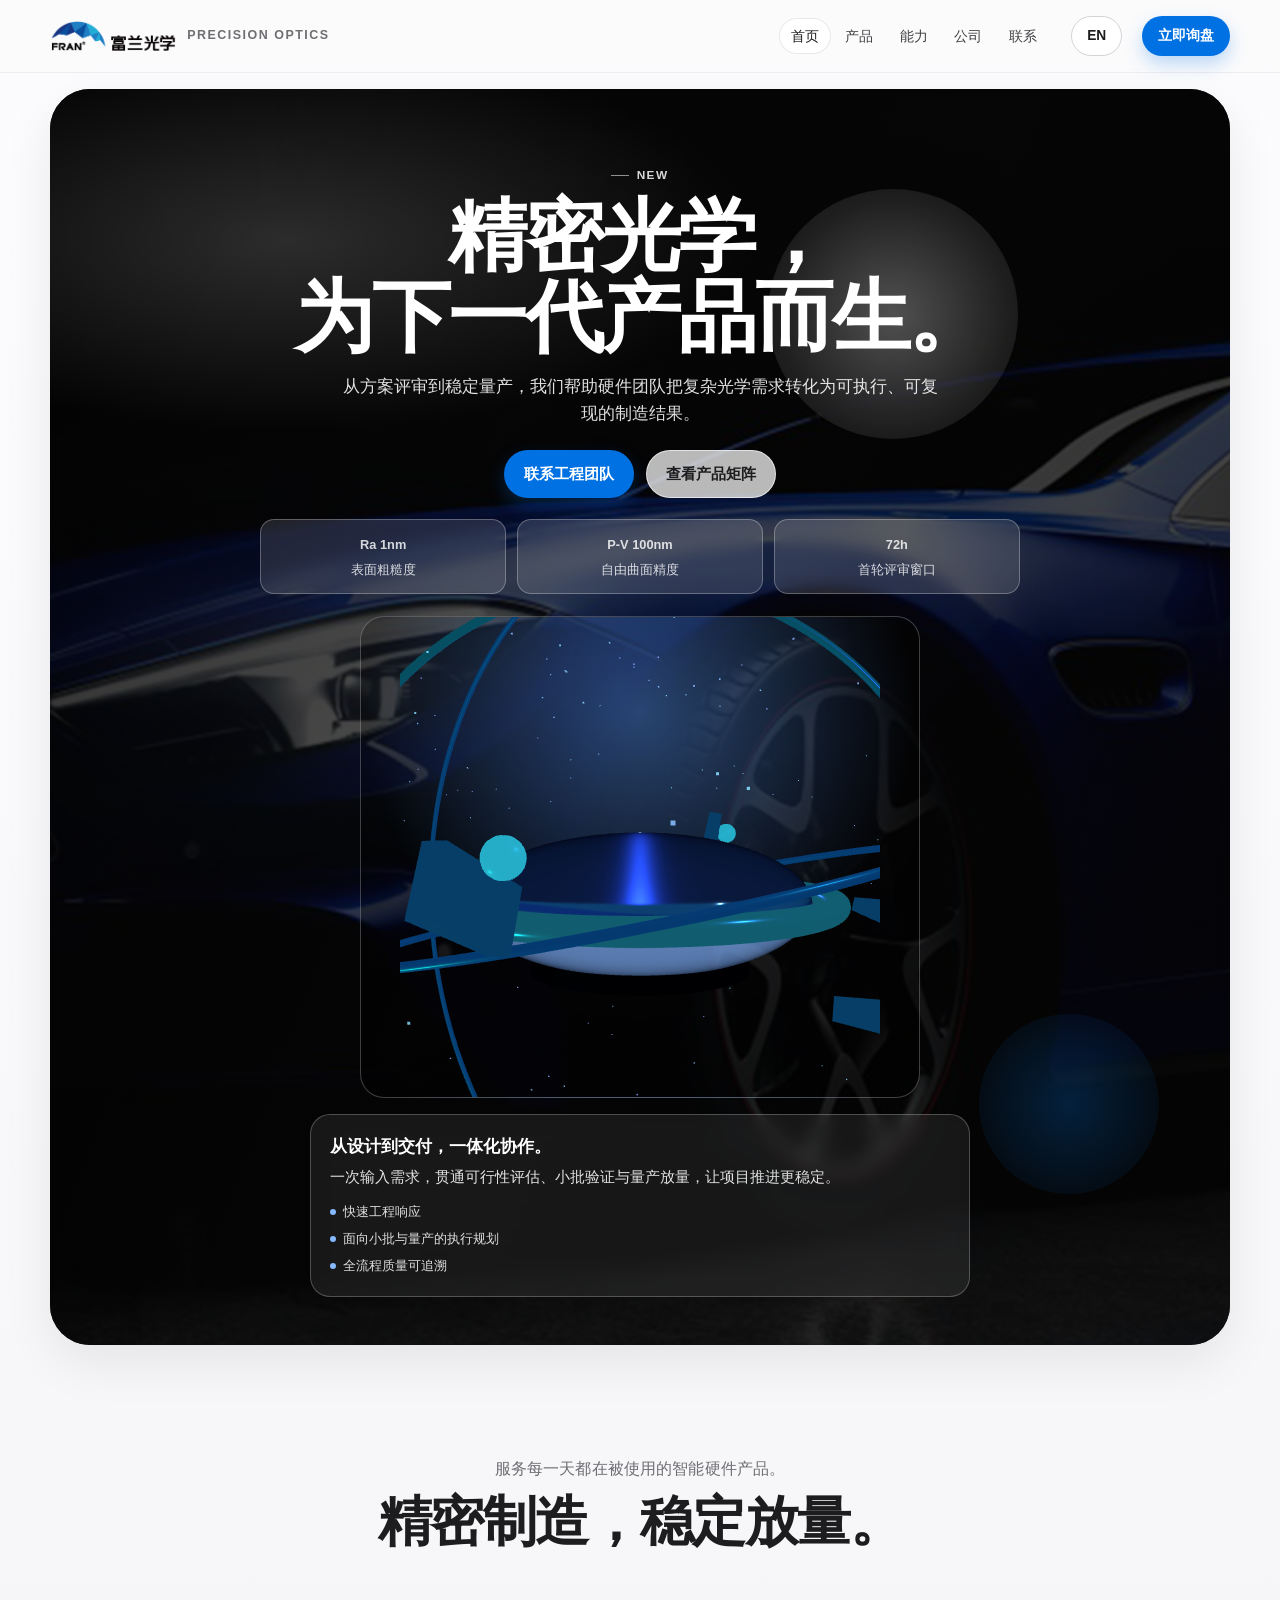
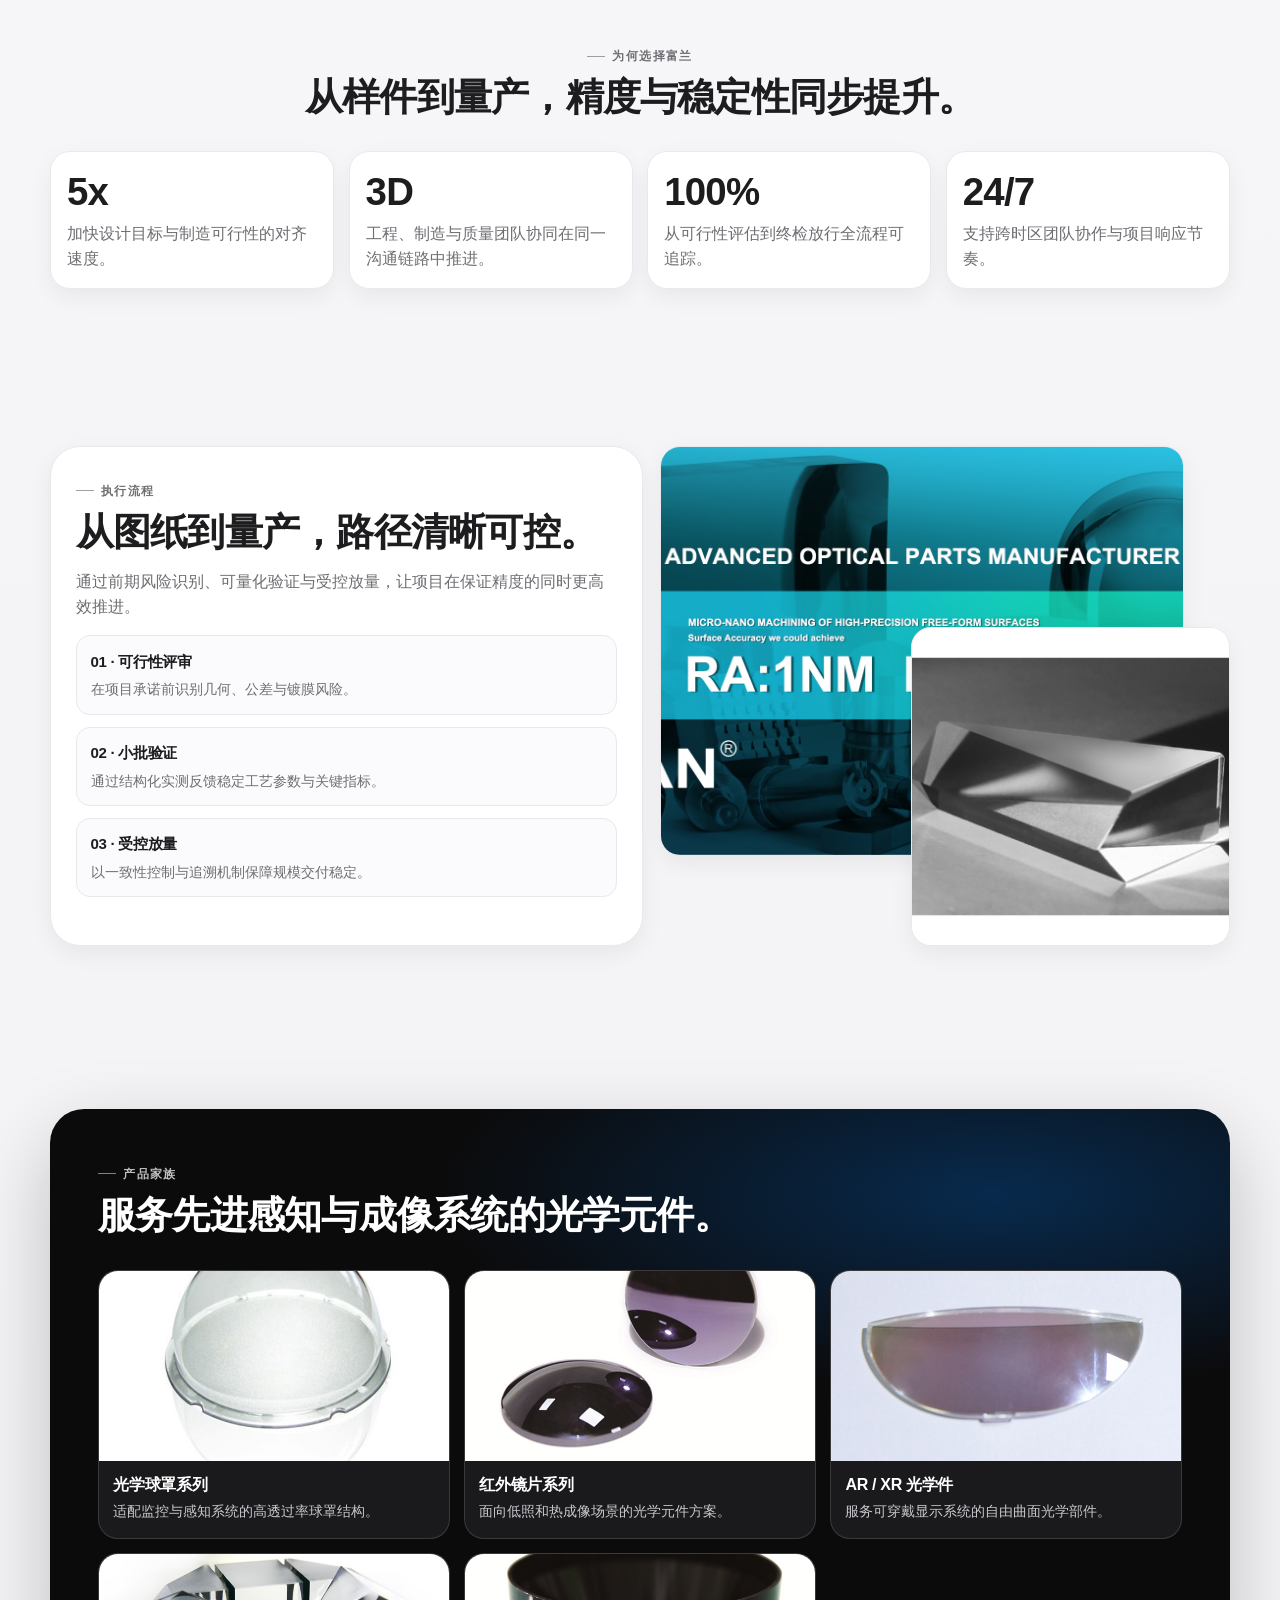
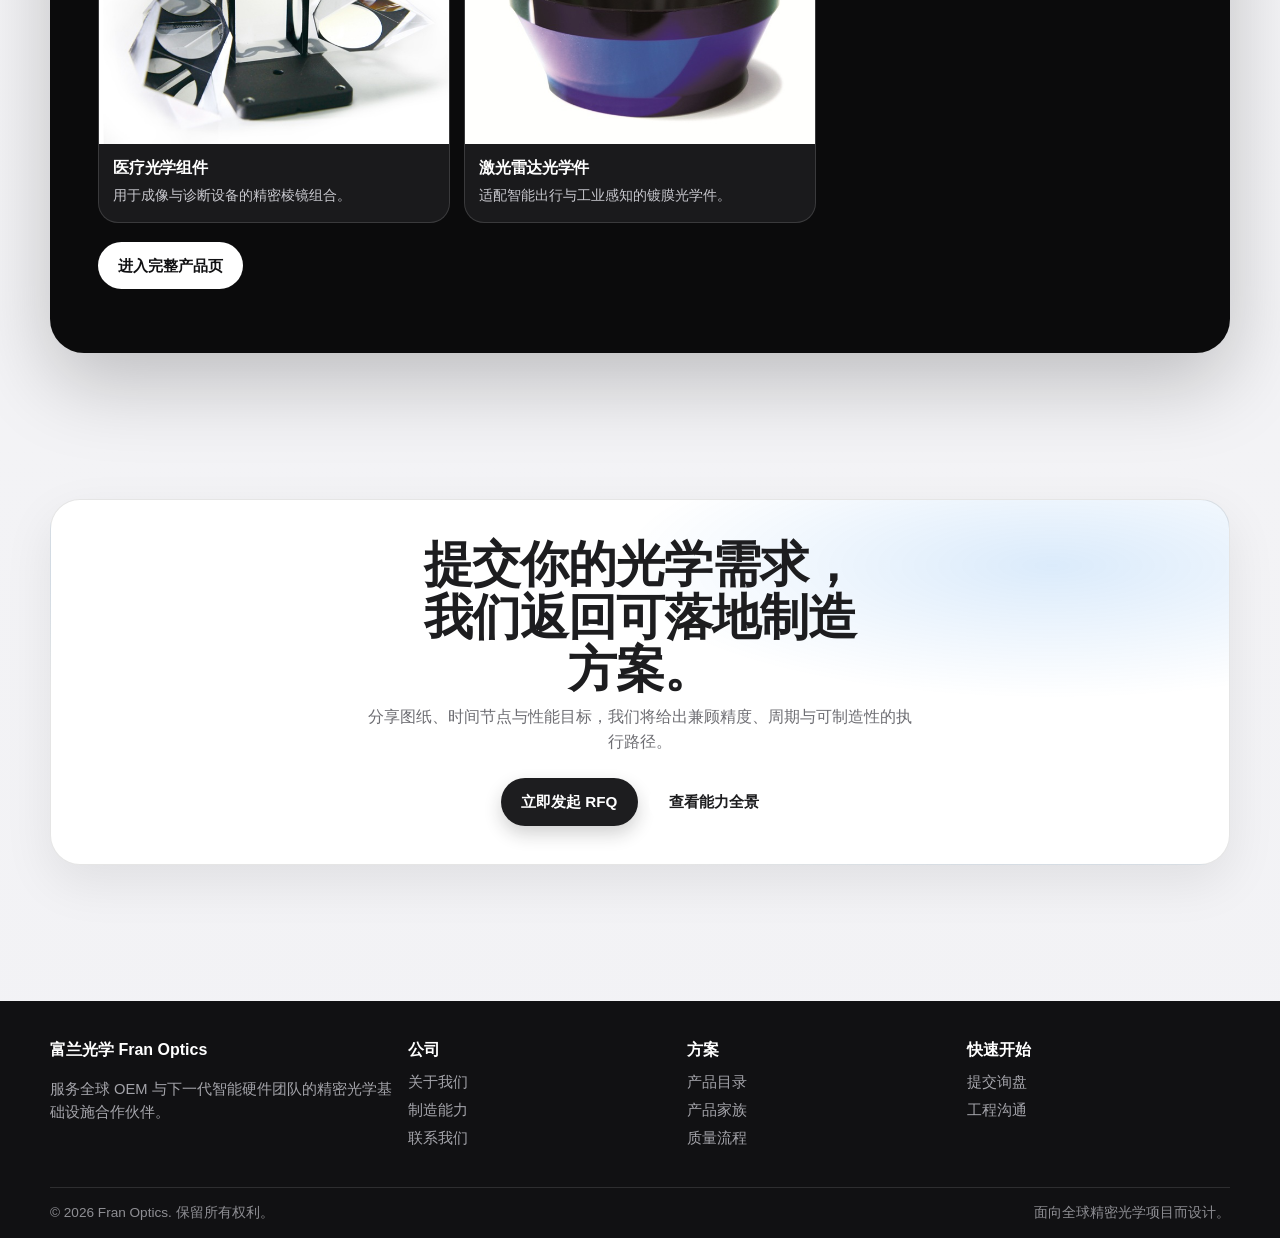
==== commit 6569400b: "Refine homepage with stronger Apple-style visual language" ====
--- a/web/site-redesign/zh/index.html
+++ b/web/site-redesign/zh/index.html
@@ -32,24 +32,16 @@
     <main class="impact-main">
       <section class="hero hero-impact">
         <div class="container">
-          <div class="impact-radar reveal">面向精密 · 面向量产 · 服务全球团队</div>
-
-          <div class="hero-block hero-startup hero-impact-block">
+          <div class="hero-block hero-startup hero-impact-block apple-hero-shell">
             <img src="../assets/media/hero-automotive.jpg" alt="智能硬件光学应用" class="hero-media">
             <div class="hero-overlay"></div>
             <div class="impact-halo impact-halo-a" aria-hidden="true"></div>
             <div class="impact-halo impact-halo-b" aria-hidden="true"></div>
 
             <div class="hero-panel reveal">
-              <span class="eyebrow">富兰光学 Fran Optics</span>
+              <span class="eyebrow">New</span>
               <h1 class="impact-title">精密光学，<br><span>为下一代产品而生。</span></h1>
               <p class="impact-sub">从方案评审到稳定量产，我们帮助硬件团队把复杂光学需求转化为可执行、可复现的制造结果。</p>
-
-              <div class="impact-chip-row">
-                <span class="impact-chip">定制光学元件</span>
-                <span class="impact-chip">工程协同开发</span>
-                <span class="impact-chip">可扩展制造</span>
-              </div>
 
               <div class="hero-actions">
                 <a href="contact.html" class="btn btn-md btn-primary">联系工程团队</a>
@@ -59,15 +51,15 @@
               <div class="impact-stat-grid">
                 <article class="impact-stat">
                   <strong><span data-count="1" data-prefix="Ra " data-suffix="nm">Ra 1nm</span></strong>
-                  <span>表面粗糙度能力</span>
+                  <span>表面粗糙度</span>
                 </article>
                 <article class="impact-stat">
                   <strong><span data-count="100" data-prefix="P-V " data-suffix="nm">P-V 100nm</span></strong>
-                  <span>自由曲面精度目标值</span>
+                  <span>自由曲面精度</span>
                 </article>
                 <article class="impact-stat">
                   <strong><span data-count="72" data-suffix="h">72h</span></strong>
-                  <span>初步可行性反馈</span>
+                  <span>首轮评审窗口</span>
                 </article>
               </div>
             </div>
@@ -80,37 +72,29 @@
               </div>
 
               <div class="hero-card impact-live-card">
-                <h3>评审清晰，执行落地。</h3>
-                <p>提供图纸、公差优先级与进度目标，我们将输出覆盖工艺、质量节点与放量策略的可执行方案。</p>
+                <h3>从设计到交付，一体化协作。</h3>
+                <p>一次输入需求，贯通可行性评估、小批验证与量产放量，让项目推进更稳定。</p>
                 <ul class="impact-mini-list">
-                  <li>最快 72 小时完成图纸评审</li>
-                  <li>支持样件与小批导入规划</li>
-                  <li>全流程质量追溯机制</li>
+                  <li>快速工程响应</li>
+                  <li>面向小批与量产的执行规划</li>
+                  <li>全流程质量可追溯</li>
                 </ul>
               </div>
             </div>
           </div>
         </div>
-
-        <div class="impact-marquee-wrap" aria-hidden="true">
-          <div class="impact-marquee-track">
-            <span>光学半球罩</span>
-            <span>AR / XR 光学件</span>
-            <span>汽车感知光学</span>
-            <span>红外镜片</span>
-            <span>摄像窗口件</span>
-            <span>激光雷达组件</span>
-            <span>光学半球罩</span>
-            <span>AR / XR 光学件</span>
-            <span>汽车感知光学</span>
-            <span>红外镜片</span>
-            <span>摄像窗口件</span>
-            <span>激光雷达组件</span>
-          </div>
-        </div>
-      </section>
-
-      <section class="section impact-proof">
+      </section>
+
+      <section class="section apple-intro">
+        <div class="container">
+          <div class="apple-intro-copy reveal">
+            <p>服务每一天都在被使用的智能硬件产品。</p>
+            <h2>精密制造，稳定放量。</h2>
+          </div>
+        </div>
+      </section>
+
+      <section class="section impact-proof apple-proof">
         <div class="container">
           <div class="section-head reveal">
             <span class="eyebrow">为何选择富兰</span>
@@ -171,7 +155,7 @@
         </div>
       </section>
 
-      <section class="section impact-product-wall">
+      <section class="section impact-product-wall apple-product-wall">
         <div class="container">
           <div class="section-head reveal">
             <span class="eyebrow">产品家族</span>
@@ -222,7 +206,7 @@
 
       <section class="section section-tight">
         <div class="container">
-          <div class="cta-band impact-final-cta reveal">
+          <div class="cta-band impact-final-cta reveal apple-final-cta">
             <h3>提交你的光学需求，我们返回可落地制造方案。</h3>
             <p>分享图纸、时间节点与性能目标，我们将给出兼顾精度、周期与可制造性的执行路径。</p>
             <div class="hero-actions">
--- a/web/site-redesign/assets/css/styles.css
+++ b/web/site-redesign/assets/css/styles.css
@@ -1185,6 +1185,175 @@
   color: var(--text-2);
 }
 
+/* Stronger Apple-like Homepage Variant */
+.apple-hero-shell {
+  grid-template-columns: 1fr;
+  min-height: 780px;
+}
+
+.apple-hero-shell .hero-panel {
+  align-items: center;
+  text-align: center;
+  padding-top: 4.8rem;
+  padding-bottom: 1.4rem;
+}
+
+.apple-hero-shell .impact-title {
+  max-width: 18ch;
+  font-size: clamp(2.5rem, 6.2vw, 5.4rem);
+  line-height: 1.02;
+}
+
+.apple-hero-shell .impact-sub {
+  max-width: 62ch;
+  font-size: 1.08rem;
+}
+
+.apple-hero-shell .hero-actions {
+  justify-content: center;
+}
+
+.apple-hero-shell .impact-stat-grid {
+  width: min(760px, 100%);
+  margin-left: auto;
+  margin-right: auto;
+}
+
+.apple-hero-shell .impact-stat {
+  border-color: rgba(255, 255, 255, 0.28);
+  background: rgba(255, 255, 255, 0.12);
+  backdrop-filter: blur(8px);
+}
+
+.apple-hero-shell .hero-aside {
+  padding-top: 0;
+  align-items: center;
+}
+
+.apple-hero-shell .hero-scene-wrap {
+  width: min(560px, 100%);
+  margin: 0 auto;
+}
+
+.apple-hero-shell .impact-live-card {
+  width: min(660px, 100%);
+  margin: 0 auto;
+  background: rgba(255, 255, 255, 0.08);
+  border: 1px solid rgba(255, 255, 255, 0.24);
+}
+
+.apple-intro {
+  padding-top: 5.7rem;
+  padding-bottom: 2.2rem;
+}
+
+.apple-intro-copy {
+  margin: 0 auto;
+  max-width: 980px;
+  text-align: center;
+}
+
+.apple-intro-copy p {
+  margin: 0;
+  color: var(--text-2);
+  font-size: 1rem;
+  letter-spacing: 0.01em;
+}
+
+.apple-intro-copy h2 {
+  margin: 0.7rem 0 0;
+  font-size: clamp(2.1rem, 4.2vw, 4.1rem);
+  line-height: 1.06;
+  letter-spacing: -0.03em;
+}
+
+.apple-proof {
+  padding-top: 3.4rem;
+}
+
+.apple-proof .section-head {
+  margin-left: auto;
+  margin-right: auto;
+  text-align: center;
+}
+
+.apple-proof .proof-card h3 {
+  font-size: clamp(1.9rem, 3vw, 2.6rem);
+  letter-spacing: -0.02em;
+}
+
+.apple-product-wall {
+  padding-top: 5.2rem;
+}
+
+.apple-product-wall .container {
+  border-radius: 34px;
+  padding: 3rem;
+  background:
+    radial-gradient(850px 300px at 80% 10%, rgba(0, 113, 227, 0.3), transparent 65%),
+    #0b0b0c;
+  box-shadow: 0 30px 80px rgba(0, 0, 0, 0.22);
+}
+
+.apple-product-wall .section-head {
+  margin-bottom: 2.1rem;
+}
+
+.apple-product-wall .section-head .eyebrow {
+  color: rgba(255, 255, 255, 0.74);
+}
+
+.apple-product-wall .section-head h2 {
+  color: #fff;
+}
+
+.apple-product-wall .impact-product-card {
+  border-color: rgba(255, 255, 255, 0.14);
+  background: #1a1a1c;
+  box-shadow: none;
+}
+
+.apple-product-wall .impact-product-card h3 {
+  color: #fff;
+}
+
+.apple-product-wall .impact-product-card p {
+  color: #c8c8ce;
+}
+
+.apple-product-wall .btn-primary {
+  background: #fff;
+  color: #101012;
+  box-shadow: none;
+}
+
+.apple-product-wall .btn-primary:hover {
+  background: #f2f2f5;
+}
+
+.apple-final-cta {
+  text-align: center;
+  padding: 2.4rem;
+}
+
+.apple-final-cta h3 {
+  margin-left: auto;
+  margin-right: auto;
+  max-width: 16ch;
+  font-size: clamp(1.9rem, 3.8vw, 3.3rem);
+  line-height: 1.08;
+}
+
+.apple-final-cta p {
+  margin-left: auto;
+  margin-right: auto;
+  max-width: 62ch;
+}
+
+.apple-final-cta .hero-actions {
+  justify-content: center;
+}
+
 /* old utility blocks still used */
 .trust-strip {
   margin-top: 1rem;
@@ -1293,6 +1462,14 @@
 
   .impact-frame-main {
     inset: 0 12% 26% 0;
+  }
+
+  .apple-hero-shell {
+    min-height: 700px;
+  }
+
+  .apple-product-wall .container {
+    padding: 2.3rem;
   }
 }
 
@@ -1353,6 +1530,23 @@
     grid-template-columns: 1fr;
   }
 
+  .apple-hero-shell .impact-title {
+    font-size: clamp(2.2rem, 9vw, 4rem);
+  }
+
+  .apple-hero-shell .impact-sub {
+    font-size: 1rem;
+  }
+
+  .apple-hero-shell .hero-panel {
+    padding-top: 3rem;
+  }
+
+  .apple-product-wall .container {
+    border-radius: 24px;
+    padding: 1.5rem;
+  }
+
   .impact-marquee-track {
     gap: 1rem;
     animation-duration: 28s;
@@ -1421,6 +1615,14 @@
     margin-bottom: 0.68rem;
   }
 
+  .apple-intro-copy h2 {
+    font-size: clamp(1.8rem, 8vw, 2.7rem);
+  }
+
+  .apple-final-cta {
+    padding: 1.6rem 1.2rem;
+  }
+
   .impact-product-card img {
     height: 170px;
   }
